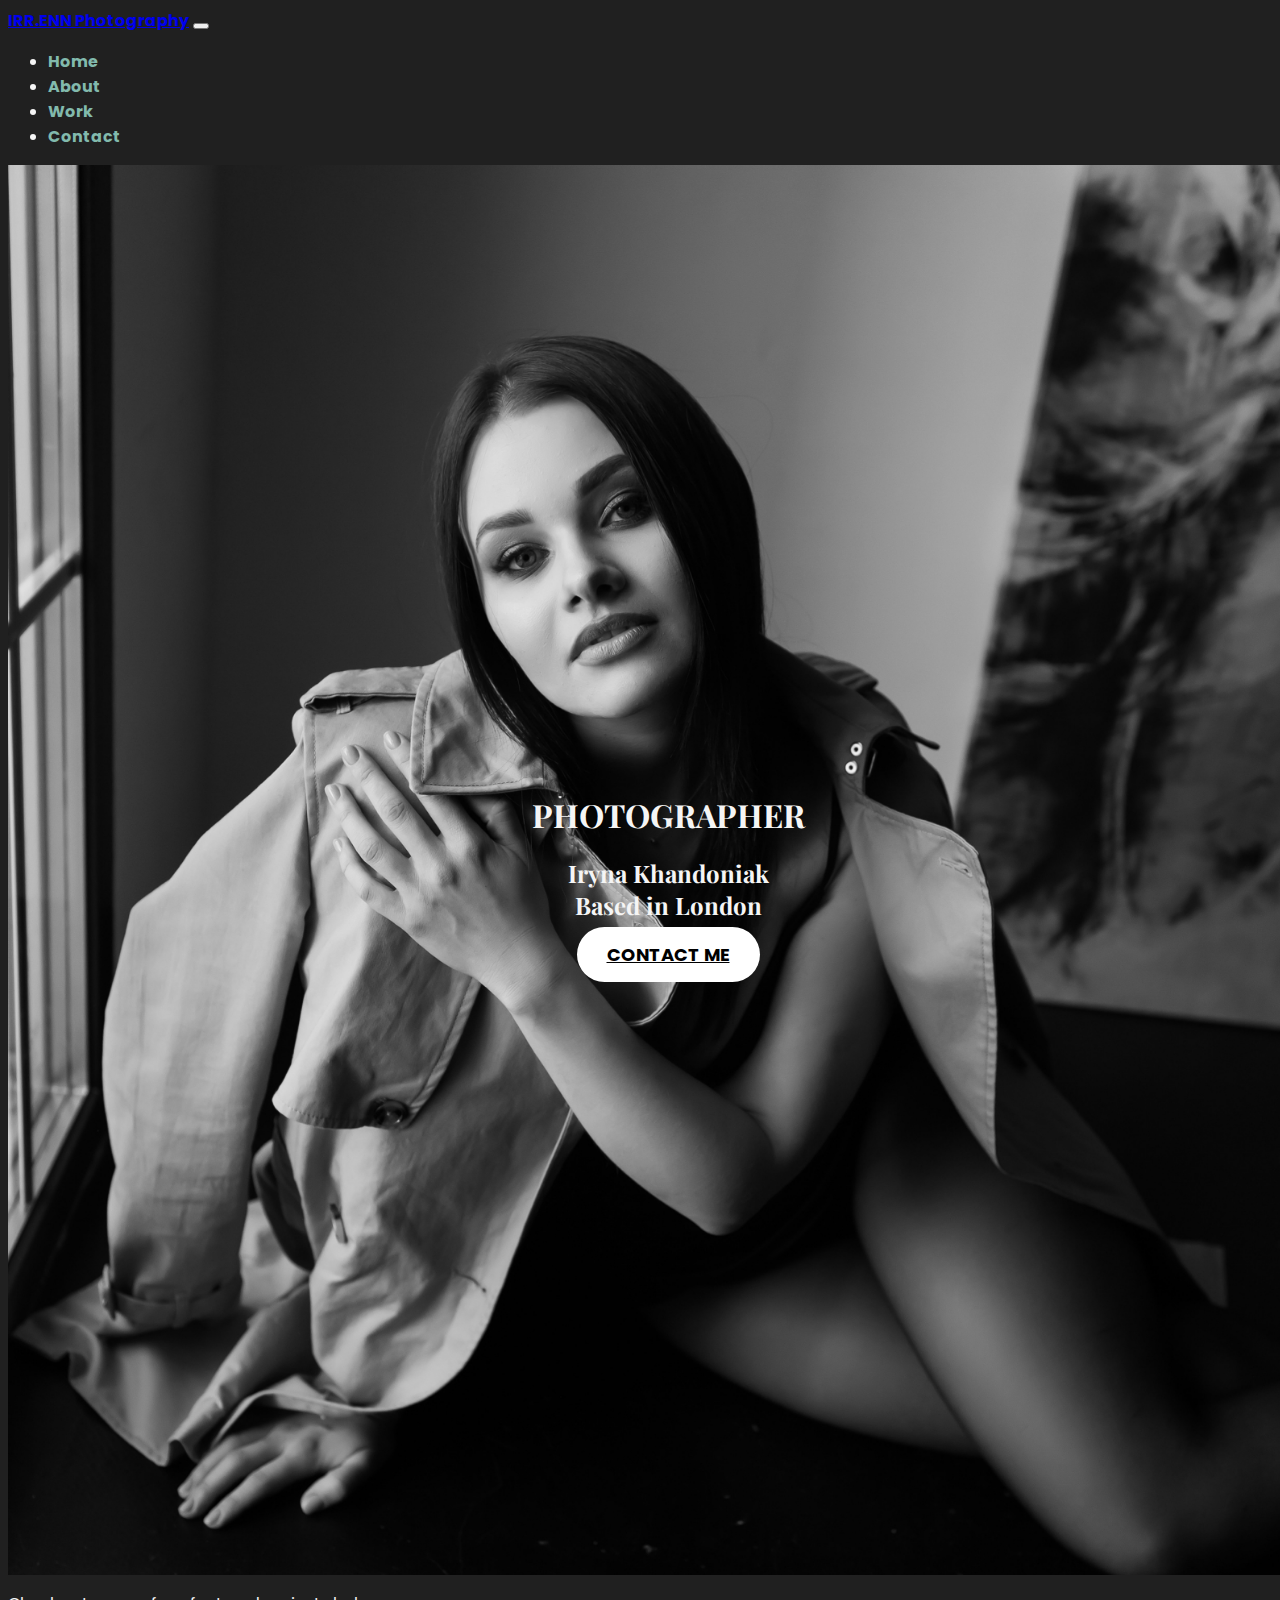
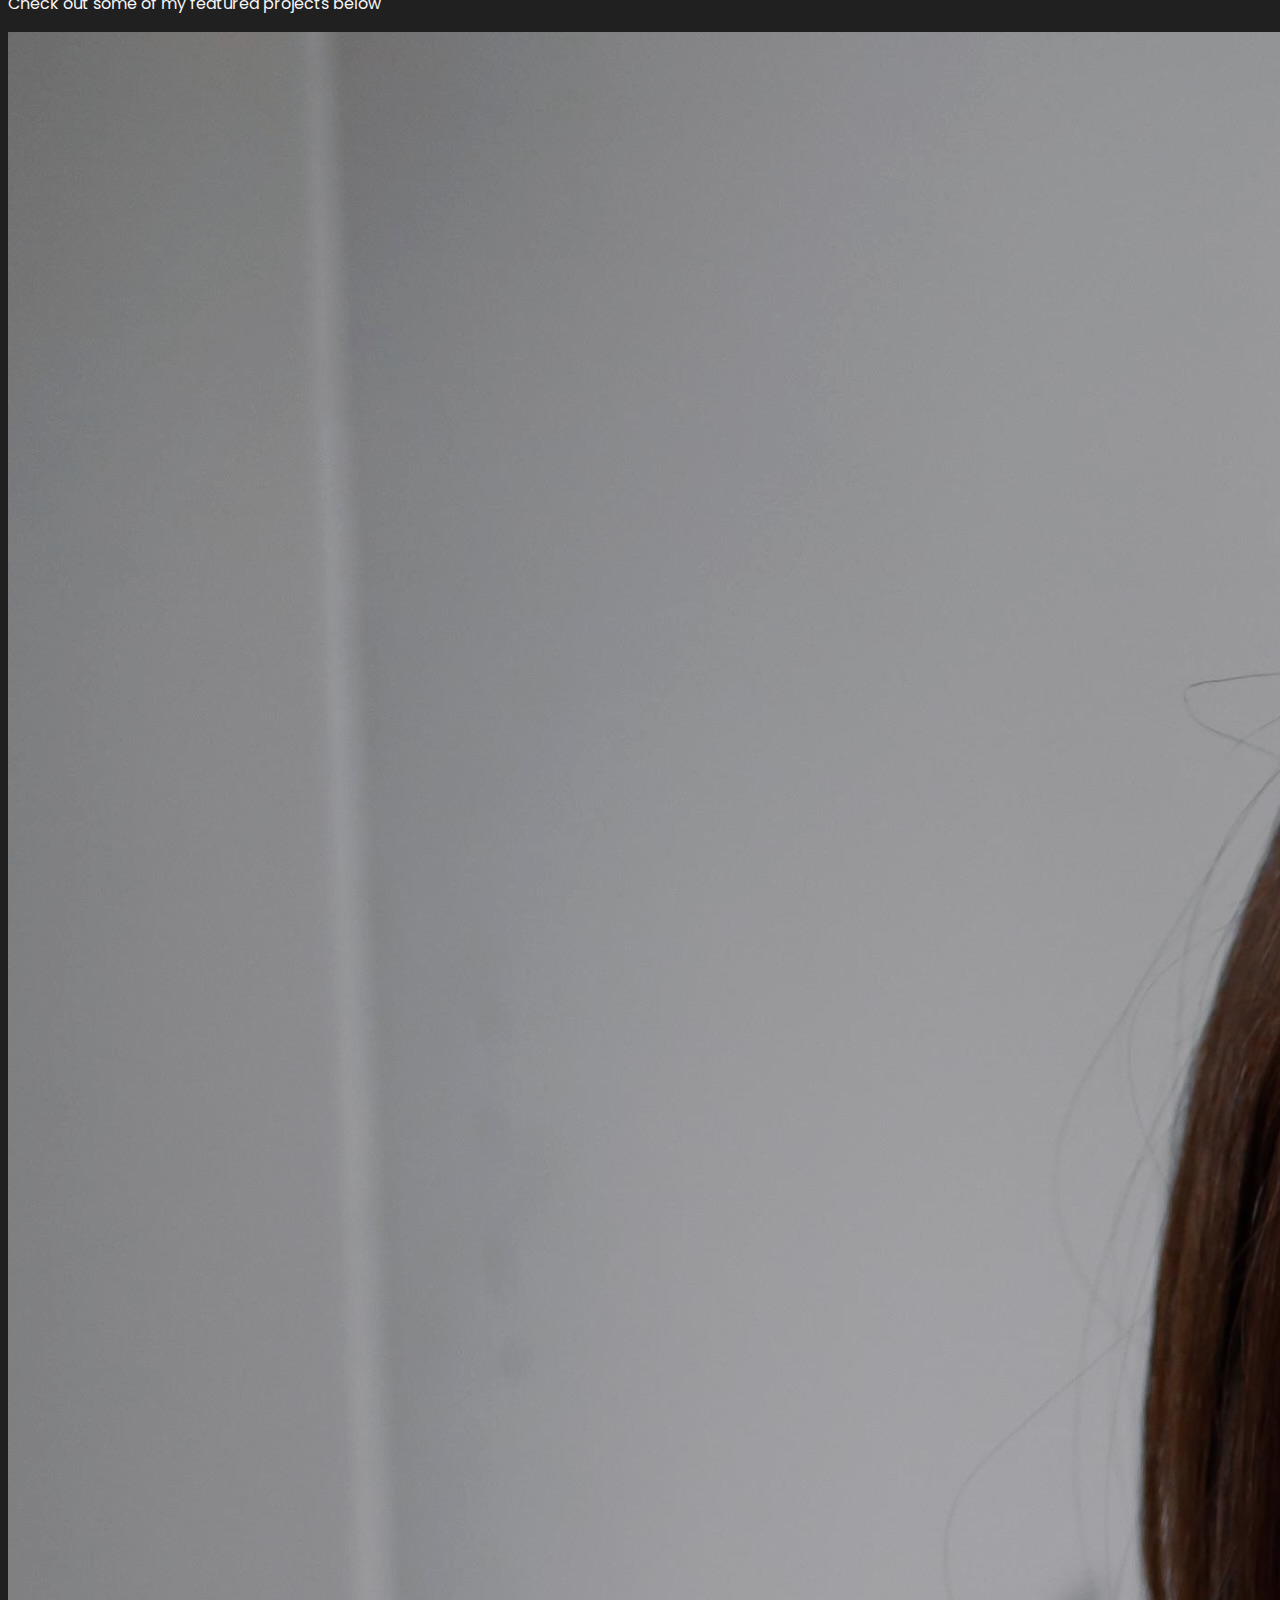
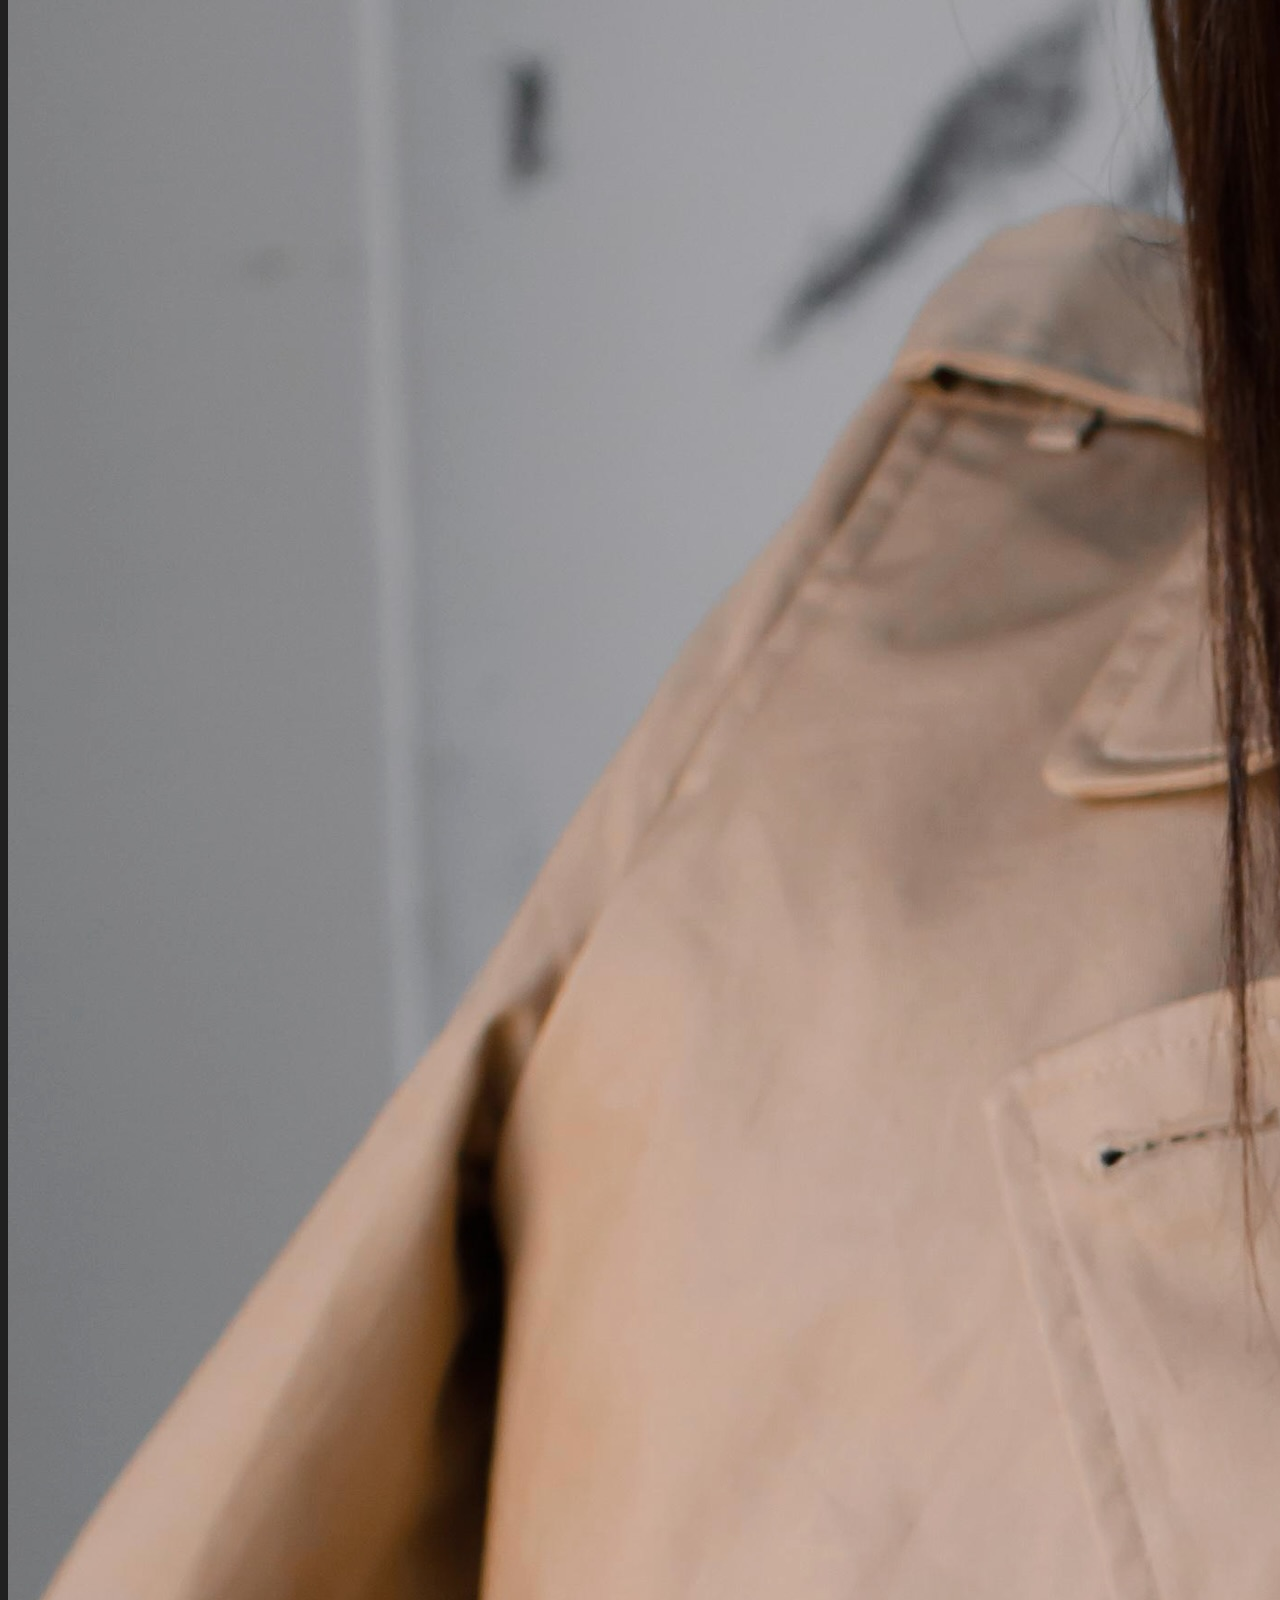
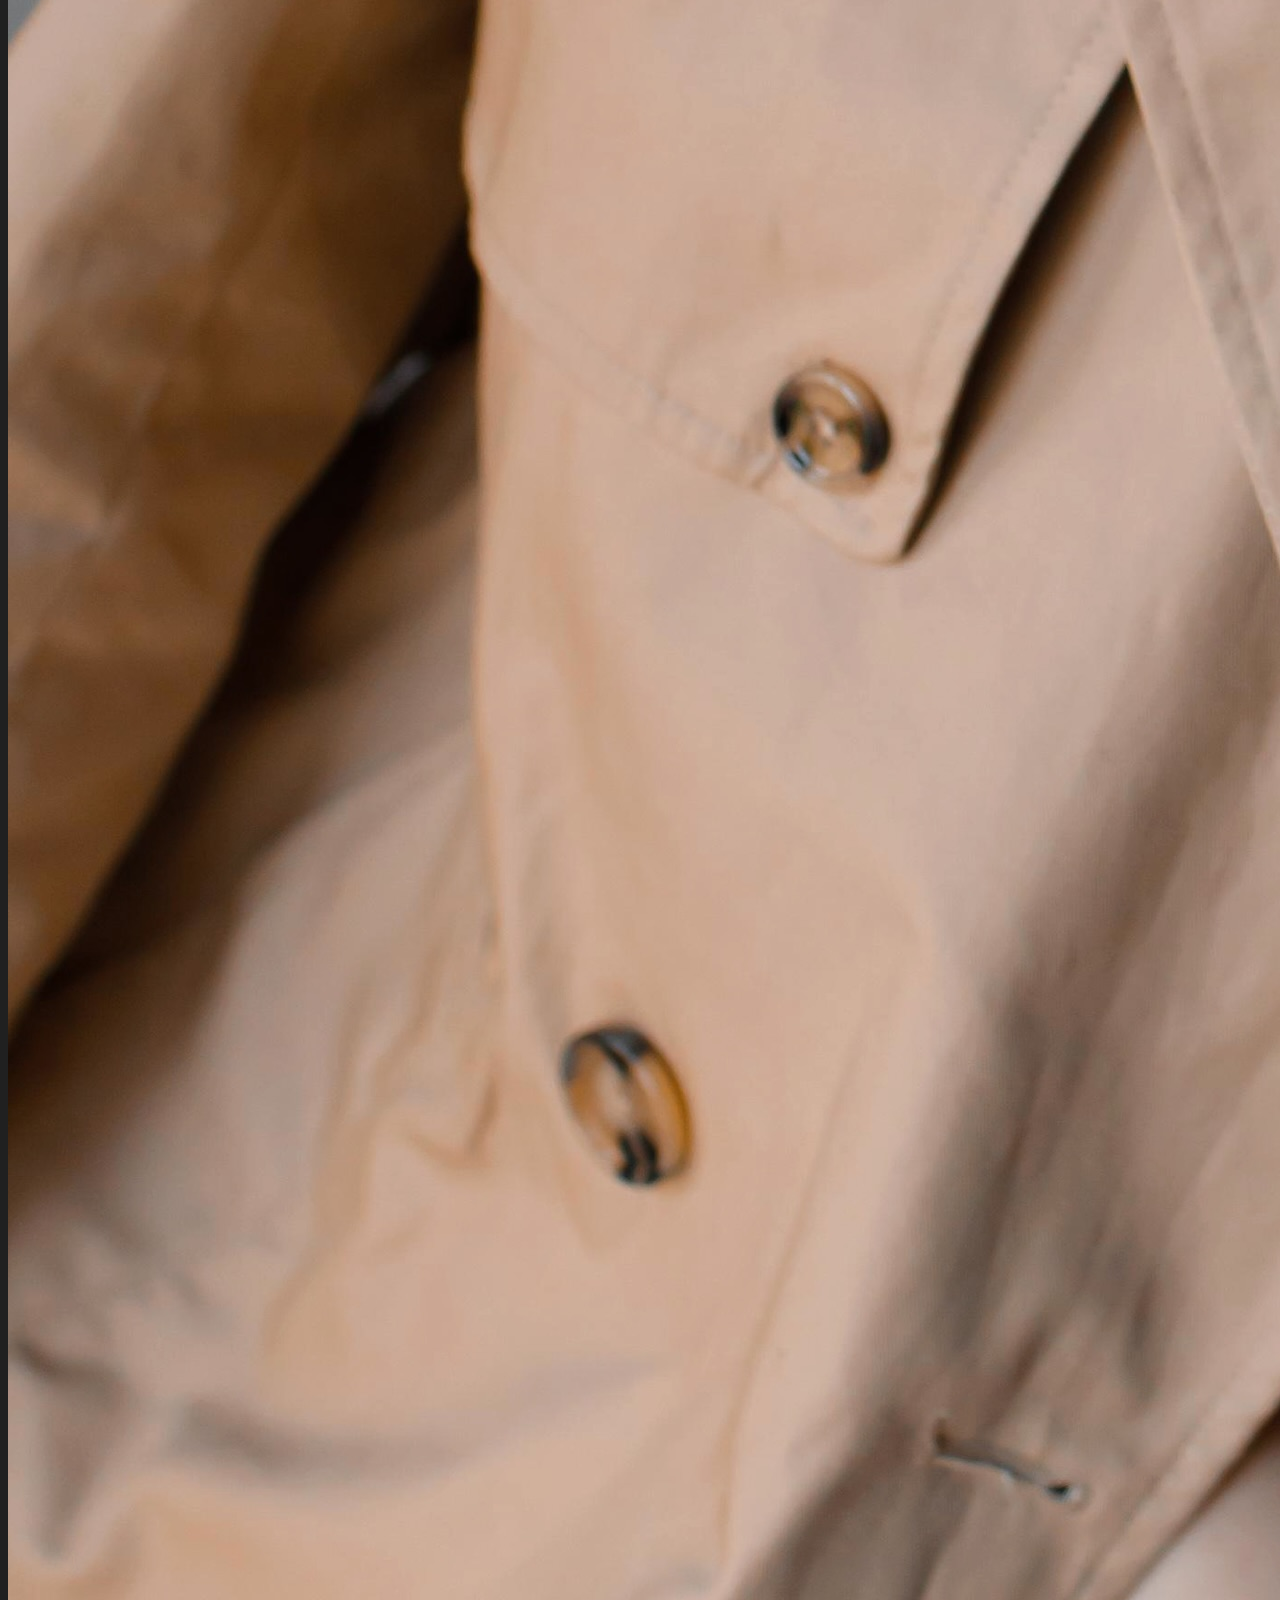
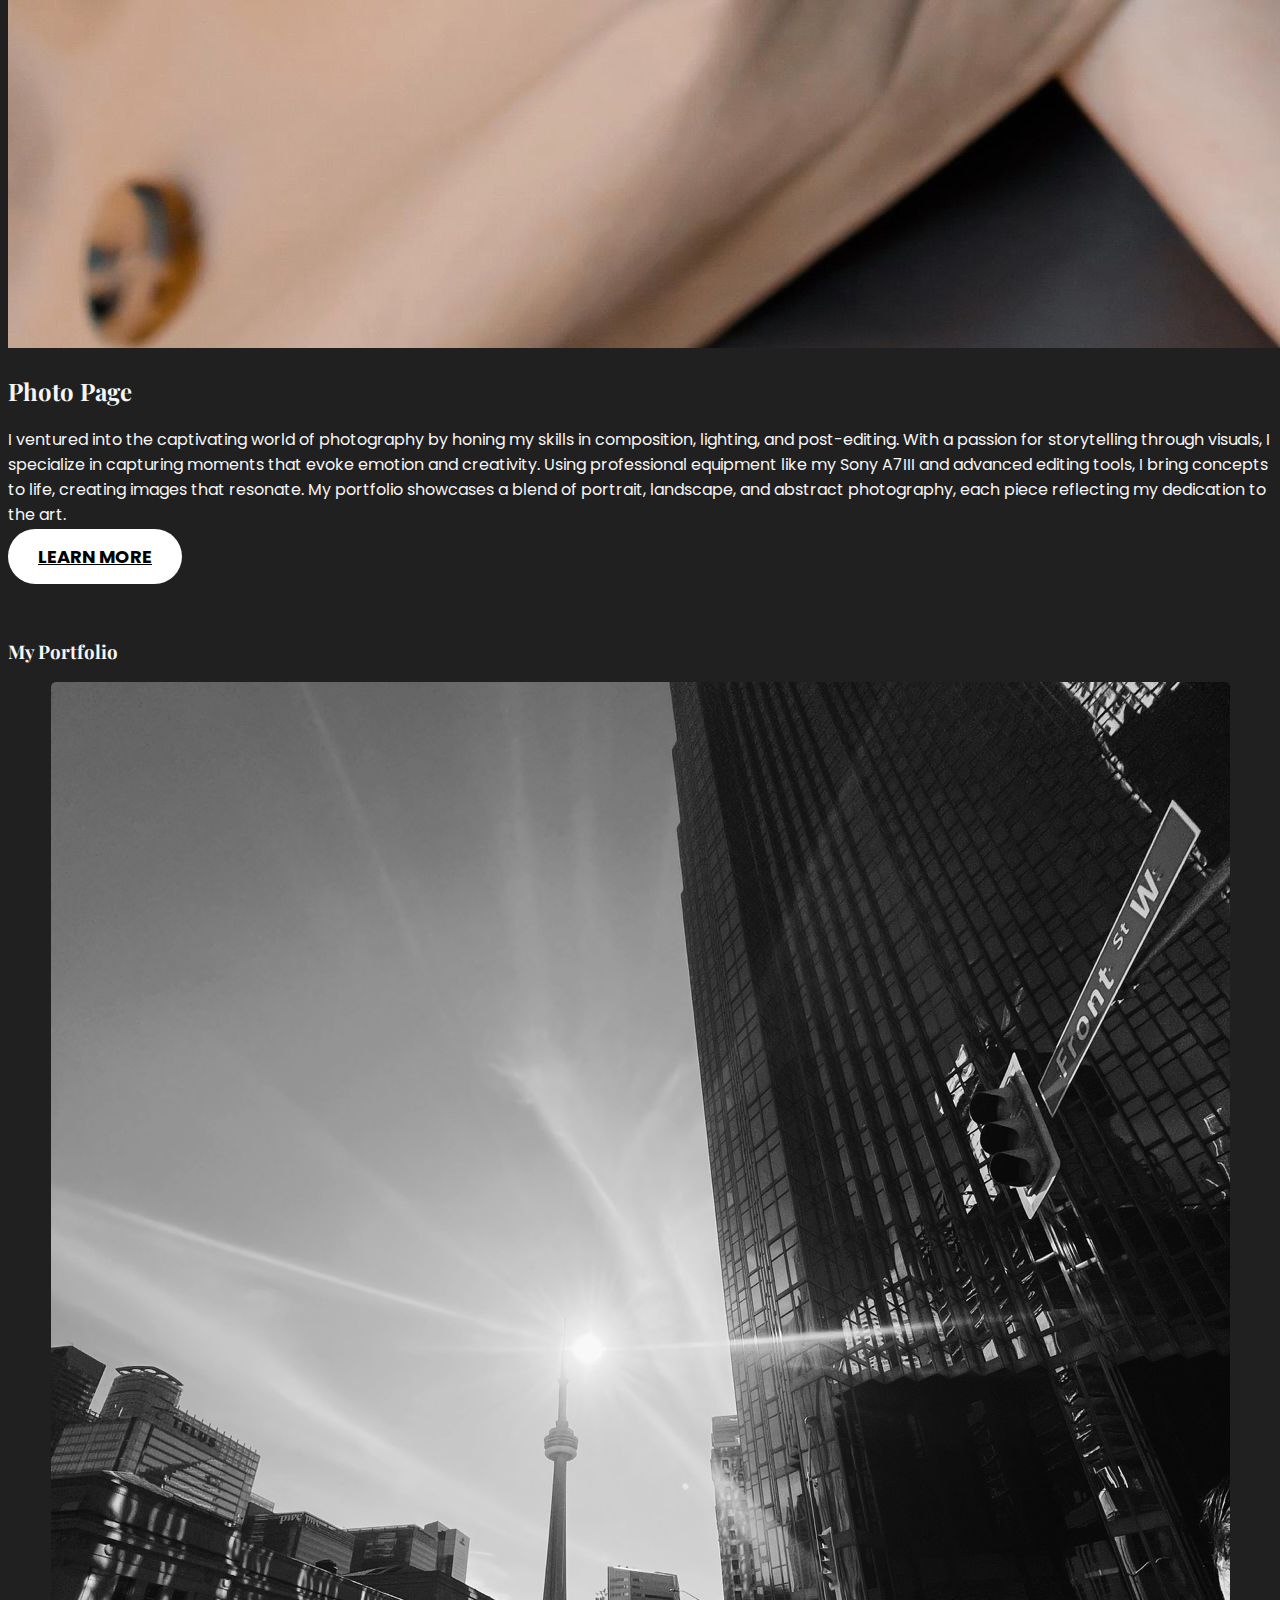
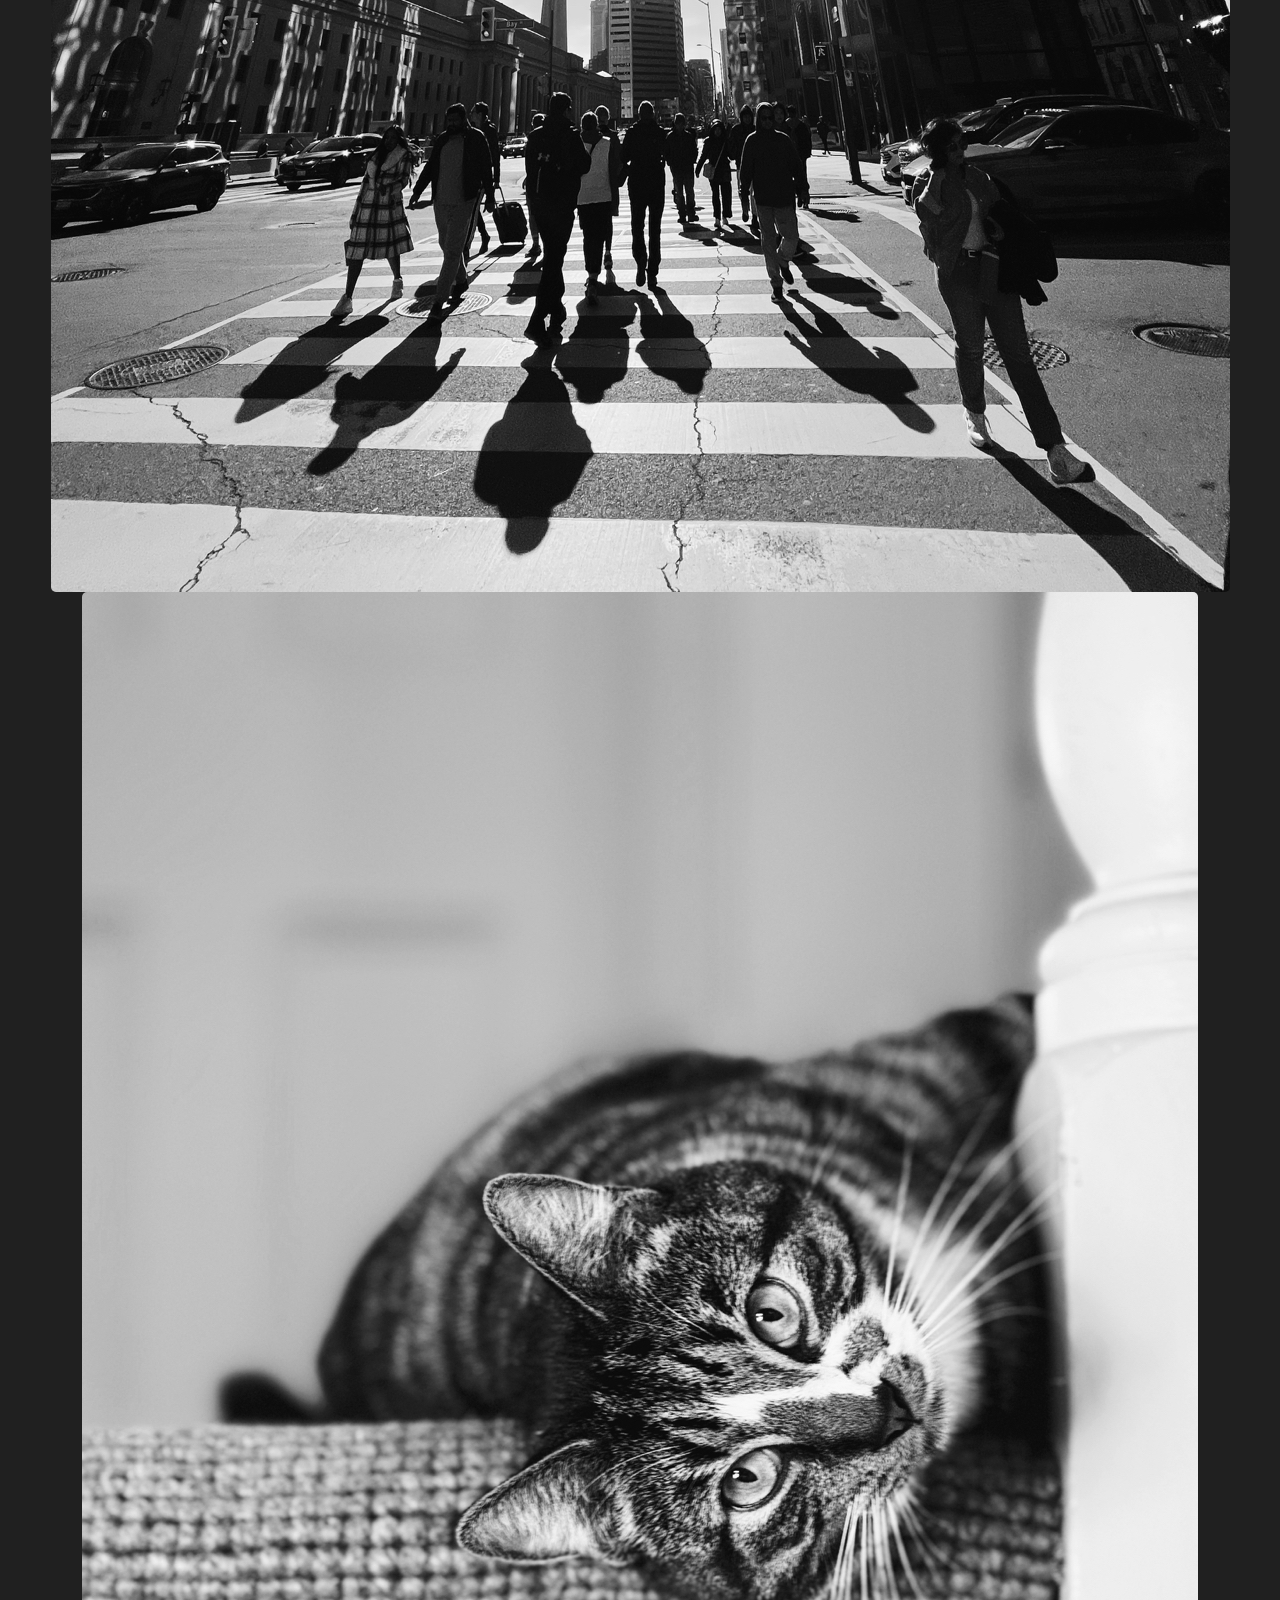
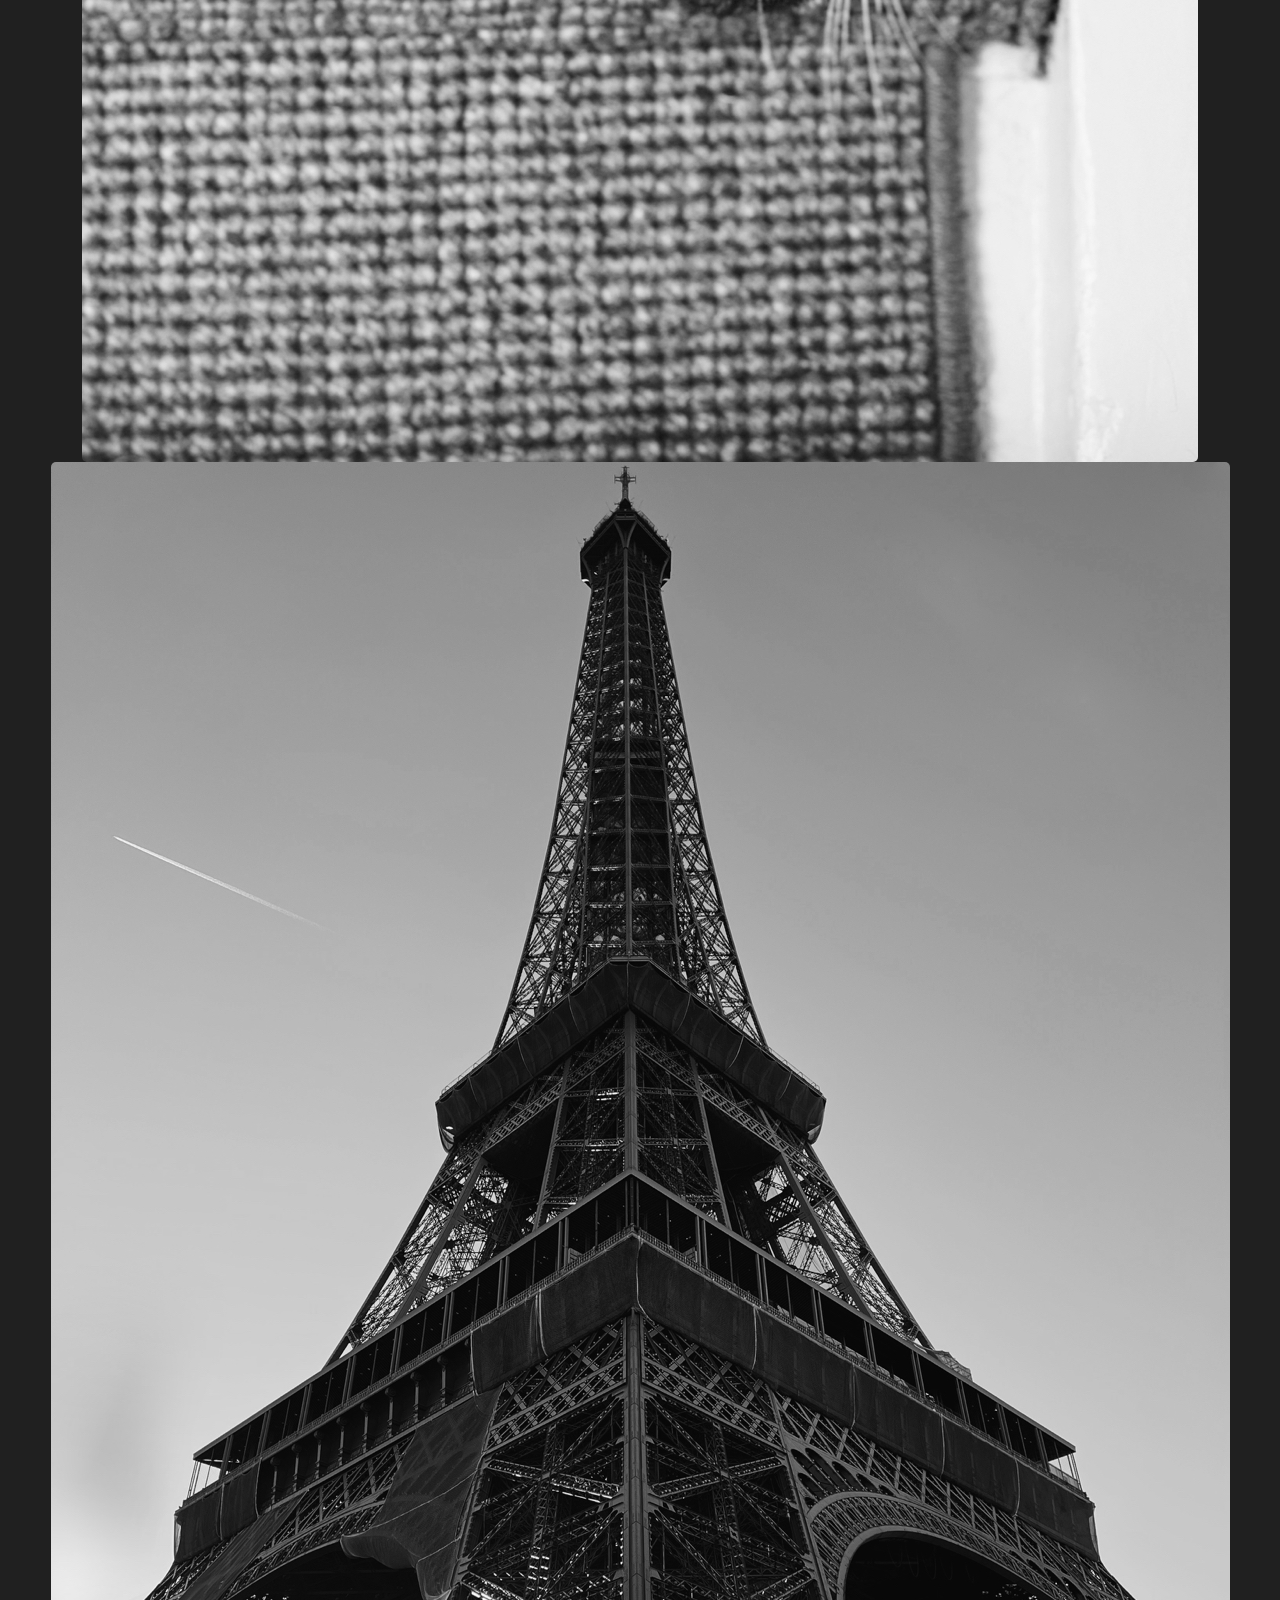
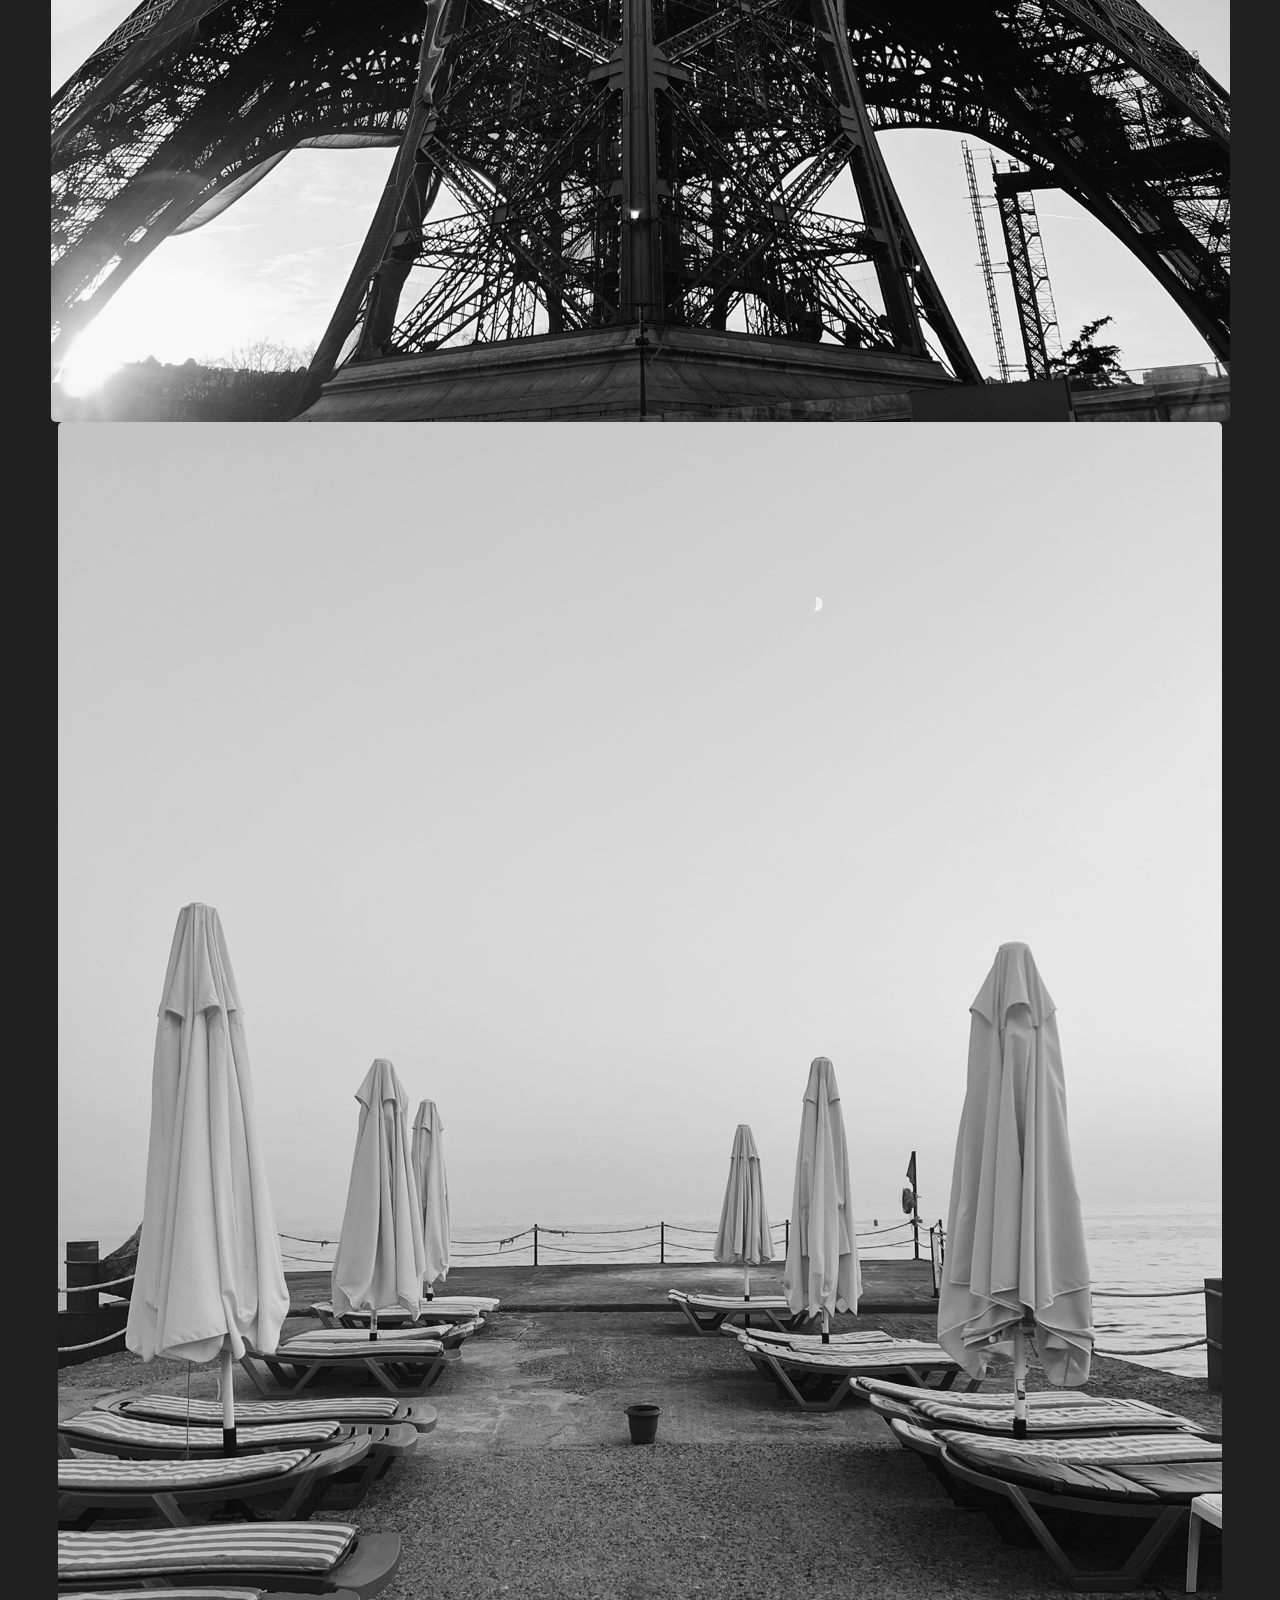
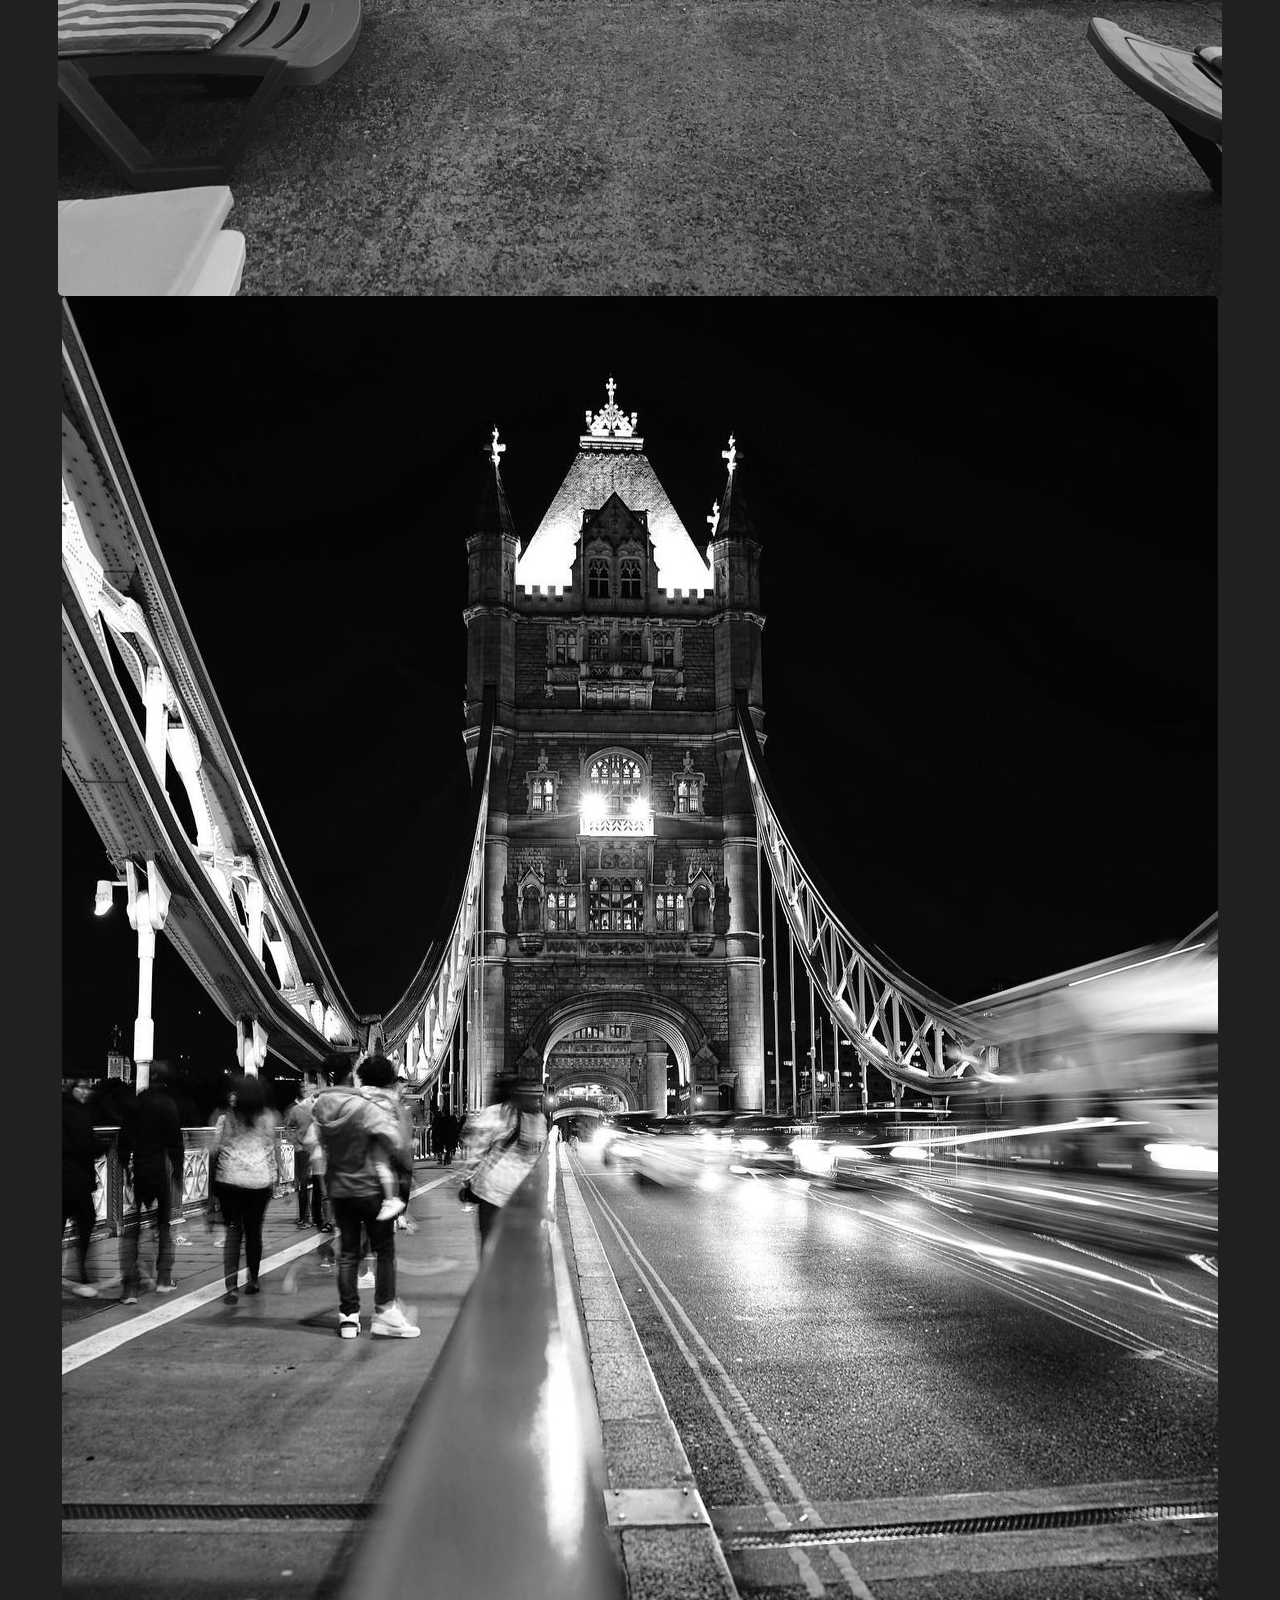
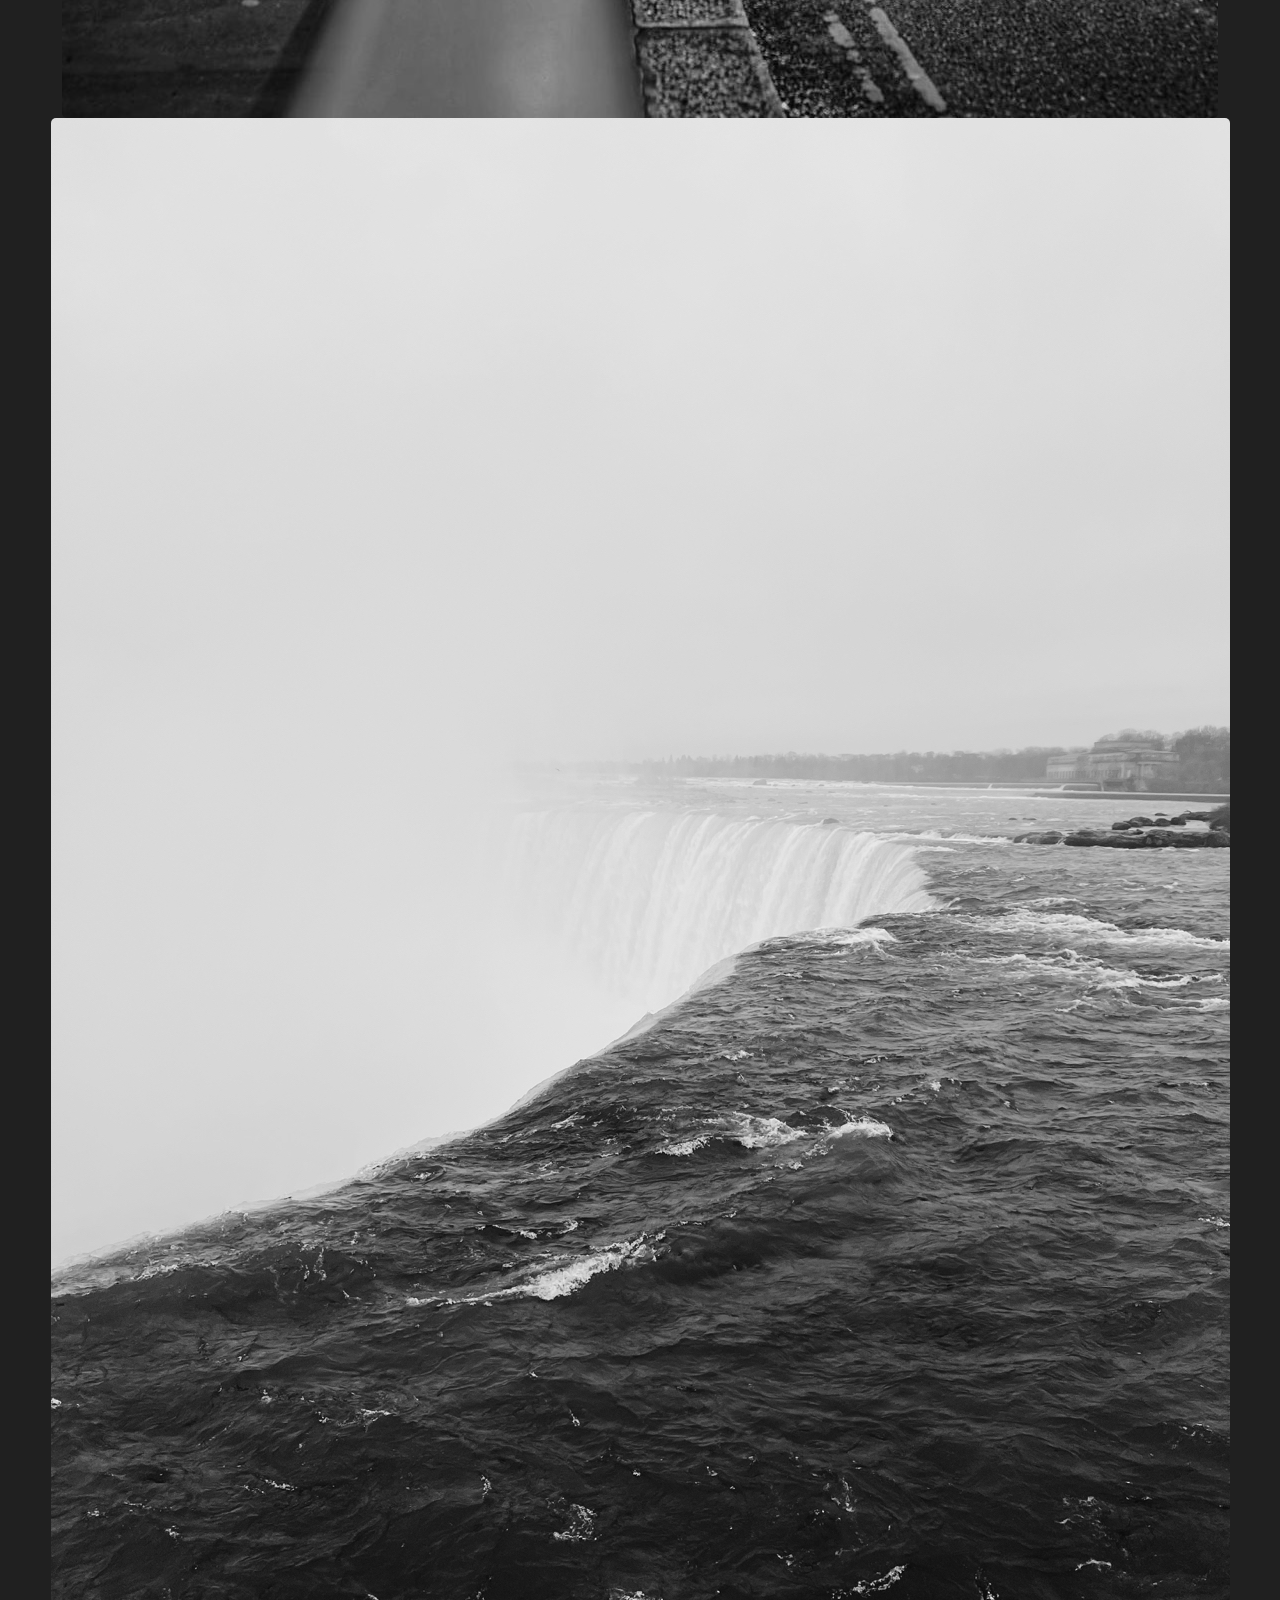
==== index.html @ 8a6935a1 "added picture" ====
<!DOCTYPE html>
<html lang="en">
  <head>
    <meta charset="UTF-8" />
    <meta http-equiv="X-UA-Compatible" content="IE=edge" />
    <meta name="viewport" content="width=device-width, initial-scale=1.0" />
    <meta name="description" content="Iryna is a front-end engineer based in London." />
    <title>Front-end Developer & Photographer - Iryna Khandoniak</title>

    <!-- Bootstrap CSS -->
    <link href="https://cdn.jsdelivr.net/npm/bootstrap@5.0.0-beta2/dist/css/bootstrap.min.css" rel="stylesheet" integrity="sha384-BmbxuPwQa2lc/FVzBcNJ7UAyJxM6wuqIj61tLrc4wSX0szH/Ev+nYRRuWlolflfl" crossorigin="anonymous" />
    <link href="https://fonts.googleapis.com/css2?family=Playfair+Display:wght@700&family=Poppins:wght@500;700&display=swap" rel="stylesheet" />
    <link rel="stylesheet" href="styles/portfolio.css" />

    <!-- Bootstrap Bundle with Popper -->
    <script src="https://cdn.jsdelivr.net/npm/bootstrap@5.0.0-beta2/dist/js/bootstrap.bundle.min.js" integrity="sha384-b5kHyXgcpbZJO/tY9Ul7kGkf1S0CWuKcCD38l8YkeH8z8QjE0GmW1gYU5S9FOnJ0" crossorigin="anonymous"></script>
   <script src="https://cdnjs.cloudflare.com/ajax/libs/font-awesome/6.0.0-beta3/js/all.min.js"
    crossorigin="anonymous"
  ></script>
  
  </head>
  <body>
    <!-- Navbar -->
   
    <nav class="navbar navbar-expand-lg navbar-dark bg-dark fixed-top">
      <div class="container">
        <a class="navbar-brand" href="index.html"><strong>IRR.ENN Photography</strong></a>
        <button class="navbar-toggler" type="button" data-bs-toggle="collapse" data-bs-target="#navbarNav" aria-controls="navbarNav" aria-expanded="false" aria-label="Toggle navigation">
          <span class="navbar-toggler-icon"></span>
        </button>
        <div class="collapse navbar-collapse justify-content-end" id="navbarNav">
          <ul class="navbar-nav">
            <li class="nav-item"><a class="nav-link" href="index.html">Home</a></li>
            <li class="nav-item"><a class="nav-link" href="about.html">About</a></li>
            <li class="nav-item"><a class="nav-link" href="work.html">Work</a></li>
            <li class="nav-item"><a class="nav-link" href="contact.html">Contact</a></li>
          </ul>
        </div>
      </div>
    </nav>
    
    
    <header class="hero hero-background text-center text-white d-flex align-items-center justify-content-center">
      <div>
        <h1 class="display-4">PHOTOGRAPHER</h1>
        <h2 class="mb-4">Iryna Khandoniak <br> Based in London</h2>
        <a href="/contact.html" class="btn btn-primary btn-lg">Contact Me</a>
      </div>
    </header>

    <p class="text-center m-5">
      Check out some of my featured projects below
    </p>
    <div class="container">
      <div class="row mb-5">
        <div class="col d-none d-lg-block">
          <img
            src="images/me1.jpeg"
            class="img-fluid"
            alt="Photo project preview"
          />
        </div>
        <div class="col">
          <div class="project-desciption">
            <h2 class="mb-5">Photo Page</h2>
            <p class="mb-5 text-muted">
              I ventured into the captivating world of photography by honing my skills in composition, lighting, and post-editing. With a passion for storytelling through visuals, I specialize in capturing moments that evoke emotion and creativity. Using professional equipment like my Sony A7III and advanced editing tools, I bring concepts to life, creating images that resonate. My portfolio showcases a blend of portrait, landscape, and abstract photography, each piece reflecting my dedication to the art.
             
            </p>
            <a href="/work.html" class="btn btn-branding-outline">
              Learn more
            </a>
          </div>
        </div>
      </div>
      <section id="portfolio" class="portfolio-section py-5">
        <div class="container">
      
          <h3 class="text-center mb-5">My Portfolio</h3>
          <div class="row">
            <!-- Portfolio Item 1 -->
            <div class="col-md-4 mb-4">
              <div class="portfolio-item">
                <img src="images/toronto.jpeg" class="img-fluid" alt="Portfolio Item 1" />
               
              </div>
            </div>
      
            <!-- Portfolio Item 2 -->
            <div class="col-md-4 mb-4">
              <div class="portfolio-item">
                <img src="images/tom.jpeg" class="img-fluid" alt="Portfolio Item 2" />
               
              </div>
            </div>
      
            <!-- Portfolio Item 3 -->
            <div class="col-md-4 mb-4">
              <div class="portfolio-item">
                <img src="images/paris.jpeg" class="img-fluid" alt="Portfolio Item 3" />
                
              </div>
            </div>
            
            <!-- Portfolio Item 3 -->
            <div class="col-md-4 mb-4">
              <div class="portfolio-item">
                <img src="images/turkey.jpeg" class="img-fluid" alt="Portfolio Item 3" />
                
              </div>
            </div>

            <!-- Portfolio Item 3 -->
            <div class="col-md-4 mb-4">
              <div class="portfolio-item">
                <img src="images/bridge.jpeg" class="img-fluid" alt="Portfolio Item 3" />
                
              </div>
            </div>

            <!-- Portfolio Item 3 -->
            <div class="col-md-4 mb-4">
              <div class="portfolio-item">
                <img src="images/niagara.jpeg" class="img-fluid" alt="Portfolio Item 3" />
                
              </div>
            </div>
             <!-- Portfolio Item 3 -->
             <div class="col-md-4 mb-4">
              <div class="portfolio-item">
                <img src="images/queensstairs.jpeg" class="img-fluid" alt="Portfolio Item 3" />
                
              </div>
            </div>
             <!-- Portfolio Item 3 -->
             <div class="col-md-4 mb-4">
              <div class="portfolio-item">
                <img src="images/christmas.jpeg" class="img-fluid" alt="Portfolio Item 3" />
                
              </div>
            </div>
             <!-- Portfolio Item 3 -->
             <div class="col-md-4 mb-4">
              <div class="portfolio-item">
                <img src="images/mountain.jpeg" class="img-fluid" alt="Portfolio Item 3" />
                
              </div>
            </div>
            <div class="col-md-4 mb-4">
              <div class="portfolio-item">
                <img src="images/shard3.jpeg" class="img-fluid" alt="Portfolio Item 3" />
                
              </div>
            </div>
            <div class="col-md-4 mb-4">
              <div class="portfolio-item">
                <img src="images/mora.jpeg" class="img-fluid" alt="Portfolio Item 3" />
                
              </div>
            </div>
            <div class="col-md-4 mb-4">
              <div class="portfolio-item">
                <img src="images/photome.jpeg" class="img-fluid" alt="Portfolio Item 3" />
                
              </div>
            </div>
            <div class="col-md-4 mb-4">
              <div class="portfolio-item">
                <img src="images/shard2.jpeg" class="img-fluid" alt="Portfolio Item 9" />   
          </div>
          </div>
          <div class="col-md-4 mb-4">
            <div class="portfolio-item">
              <img src="images/shard1.jpeg" class="img-fluid" alt="Portfolio Item 9" />   
        </div>
        </div>
        <div class="col-md-4 mb-4">
          <div class="portfolio-item">
            <img src="images/bird.jpeg" class="img-fluid" alt="Portfolio Item 9" />   
      </div>
      </div>
      <div class="col-md-4 mb-4">
        <div class="portfolio-item">
          <img src="images/julian5.jpeg" class="img-fluid" alt="Portfolio Item 9" />   
    </div>
    </div>
    <div class="col-md-4 mb-4">
      <div class="portfolio-item">
        <img src="images/julian4.jpeg" class="img-fluid" alt="Portfolio Item 9" />   
  </div>
  </div>
  <div class="col-md-4 mb-4">
    <div class="portfolio-item">
      <img src="images/julian3.jpeg" class="img-fluid" alt="Portfolio Item 9" />   
</div>
</div>
            <!-- Add more portfolio items as needed -->
          </div>
        </div>
      </section>
      
      <footer class="footer bg-dark text-white">
        <div class="container-fluid d-flex justify-content-between align-items-center py-3">
          <!-- Left: Brand -->
          <h3 class="footer-logo mb-0">IRR.ENN Photography</h3>
      
          <!-- Center: Social Media Links -->
          <div class="social-links">
            <a href="https://github.com/IrynaKhandoniak" target="_blank" class="text-white me-3" title="GitHub"><i class="fab fa-github"></i></a>
            <a href="https://www.instagram.com/irakhnk" target="_blank" class="text-white me-3" title="Instagram"><i class="fab fa-instagram"></i></a>
            <a href="https://www.linkedin.com/in/irynakhandoniak/" target="_blank" class="text-white" title="LinkedIn"><i class="fab fa-linkedin"></i></a>
          </div>
      
          <!-- Right: Copyright -->
          <p class="mb-0">&copy; 2024 IRR.ENN Photography. All rights reserved.</p>
        </div>
      </footer>
      
      <!-- Bootstrap Bundle with Popper -->
      <script src="https://cdn.jsdelivr.net/npm/bootstrap@5.0.0-beta2/dist/js/bootstrap.bundle.min.js"></script>
    </body>
  </html>
---- styles/portfolio.css ----
:root {
    --background-color: #202020;
    --text-color: whitesmoke;
    --accent-color: #82BAAD;
    --button-background: #FFFFFF;
    --button-text-color: #000000;
    --heading-font-family: "Playfair Display", serif;
    --default-font-family: "Poppins", sans-serif;
  }
  
  body {
    background-color: var(--background-color);
    color: var(--text-color);
    font-family: var(--default-font-family);
  }
  
  h1, h2, h3, h4, h5, h6 {
    color: var(--text-color);
    font-family: var(--heading-font-family);
    font-weight: bold;
  }
  
  .hero {
    text-align: center;
    padding: 80px 20px;
    
  }

  .hero p, .hero h1, .hero h2 {
    color: var(--text-color);
  }
  
  .btn {
    background-color: var(--button-background);
    color: var(--button-text-color);
    border-radius: 30px;
    padding: 15px 30px;
    font-size: 18px;
    font-weight: bold;
    text-transform: uppercase;
  }
  
  .btn:hover {
    background-color: var(--text-color);
    color: #82BAAD;
  }
  
  nav ul li a {
    color: var(--accent-color);
    text-decoration: none;
    font-weight: bold;
  }
  
  nav ul li a:hover {
    color: var(--text-color);
    color: #82BAAD;
  }
  
  .hero-background {
    background-image: url('../images/me.JPG'); /* Ensure this is the correct path */
    background-color: whitesmoke; /* Fallback color */
    background-size: cover; /* Ensures the image covers the entire section */
    background-position: center center; /* Centers the image both vertically and horizontally */
    background-repeat: no-repeat; /* Prevents the image from repeating */
    width: 100vw; /* Makes the hero section span the full viewport width */
    height: calc(150vh - 100px);
    color: #fff;

    display: flex;
    align-items: center;
    justify-content: center;
    text-align: center;
    overflow: hidden; /* Ensures no scrollbars if the image overflows */
  }
  .portfolio-section {
    background-color: #202020;; /* Light background for contrast */
    padding-top: 50px;
    padding-bottom: 50px;
  }
  
  .portfolio-section h2 {
    font-family: 'Playfair Display', serif;
    font-weight: 700;
    color: #333;
  }
  
  .portfolio-item {
    text-align: center;
  }
  
  .portfolio-item img {
    border-radius: 5px;
    transition: transform 0.3s ease;
  }
  
  .portfolio-item img:hover {
    transform: scale(1.05); /* Slight zoom on hover */
  }
  
  .portfolio-item h3 {
    margin-top: 15px;
    font-size: 1.25rem;
    color: #333;
  }
  
  .portfolio-item p {
    color: #666;
  }
  .portfolio-item {
    display: flex;
    justify-content: center;
    align-items: center;
    position: relative;
    height: 100%; /* Adjust to your needs */
  }
  
  .contact-btn {
    padding: 10px 20px;
    background-color: #82BAAD; /* Blue color or any color you want */
    color: white;
    border: none;
    border-radius: 5px;
    font-size: 16px;
    cursor: pointer;
    text-align: center;
  }
  
  .contact-box {
    display: flex;
    justify-content: center; /* Center the button horizontally */
    align-items: center;     /* Center the button vertically if needed */
    width: 100%;             /* Ensure it takes up the full width of the footer */
    margin-top: 20px;        /* Optional: add some spacing between content above */
  }
  
  .contact-box a {
    margin: 0; /* Ensure there's no margin added around the button */
  }
  
  .footer {
    width: 100%; /* Ensures the footer spans the full width of the page */
    position: relative;
    left: 0; /* Aligns the footer with the left edge */
    bottom: 0; /* Aligns the footer with the bottom */
    background-color: #202020; /* Ensures the footer background matches the page */
    text-align: center; /* Centers text and content */
    padding: 20px 0; /* Adds vertical padding */
  }
  
  .footer .d-flex {
    margin: 0 auto; /* Centers the flex container */
    padding: 0 15px; /* Adds internal padding */
    justify-content: center; /* Centers the flex items horizontally */
    align-items: center; /* Aligns flex items vertically */
    flex-wrap: wrap; /* Ensures items wrap on smaller screens */
  }
  
  .footer-logo {
    font-family: "Playfair Display", serif;
    font-weight: bold;
    font-size: 1.25rem;
    margin-bottom: 10px; /* Adds spacing for responsiveness */
  }
  
  .social-links {
    margin-bottom: 10px; /* Adds spacing for responsiveness */
  }
  
  .social-links i {
    font-size: 1.5rem;
    margin: 0 10px; /* Adds horizontal spacing between icons */
    transition: color 0.3s ease;
  }
  
  .social-links a:hover i {
    color: #82BAAD; /* Matches the accent color for hover */
  }
  
  .footer p {
    font-size: 0.875rem; /* Smaller font for copyright */
    color: #aaaaaa; /* Muted color for contrast */
    margin: 0; /* Removes default margin */
  }
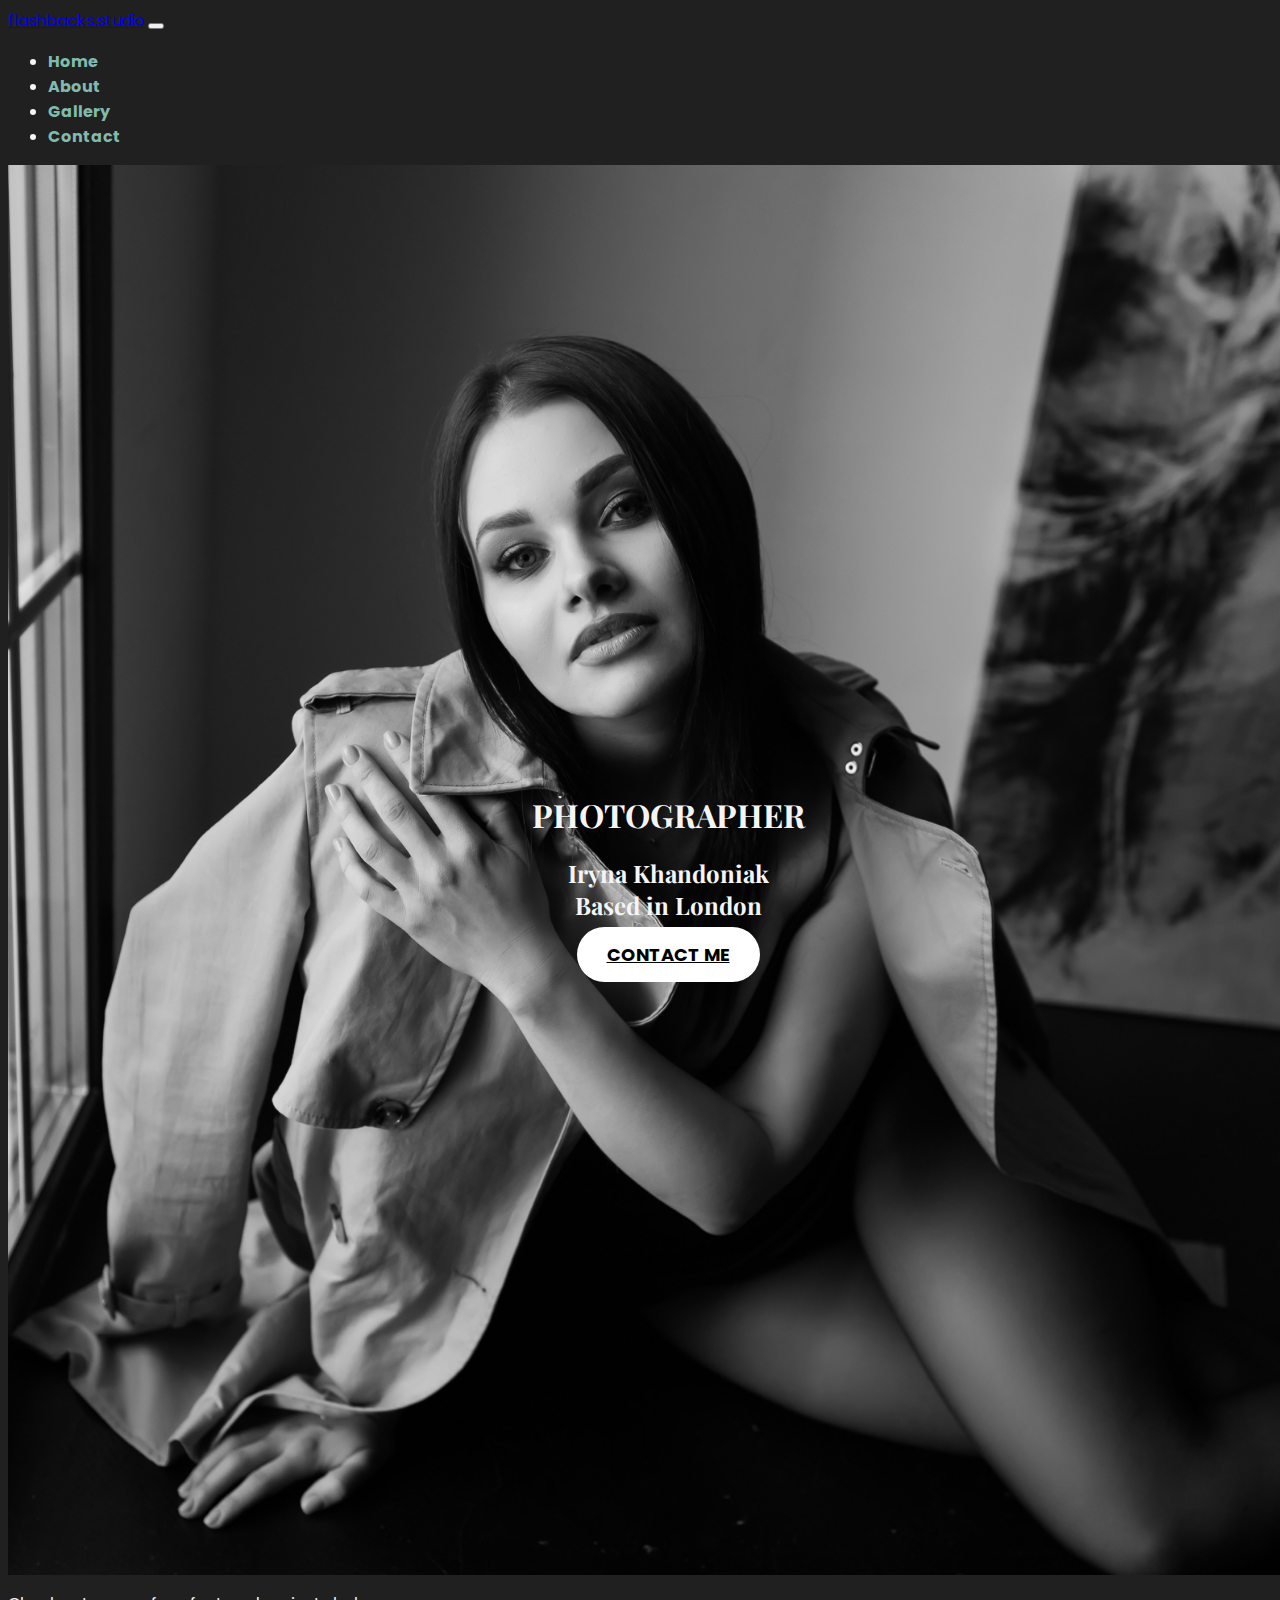
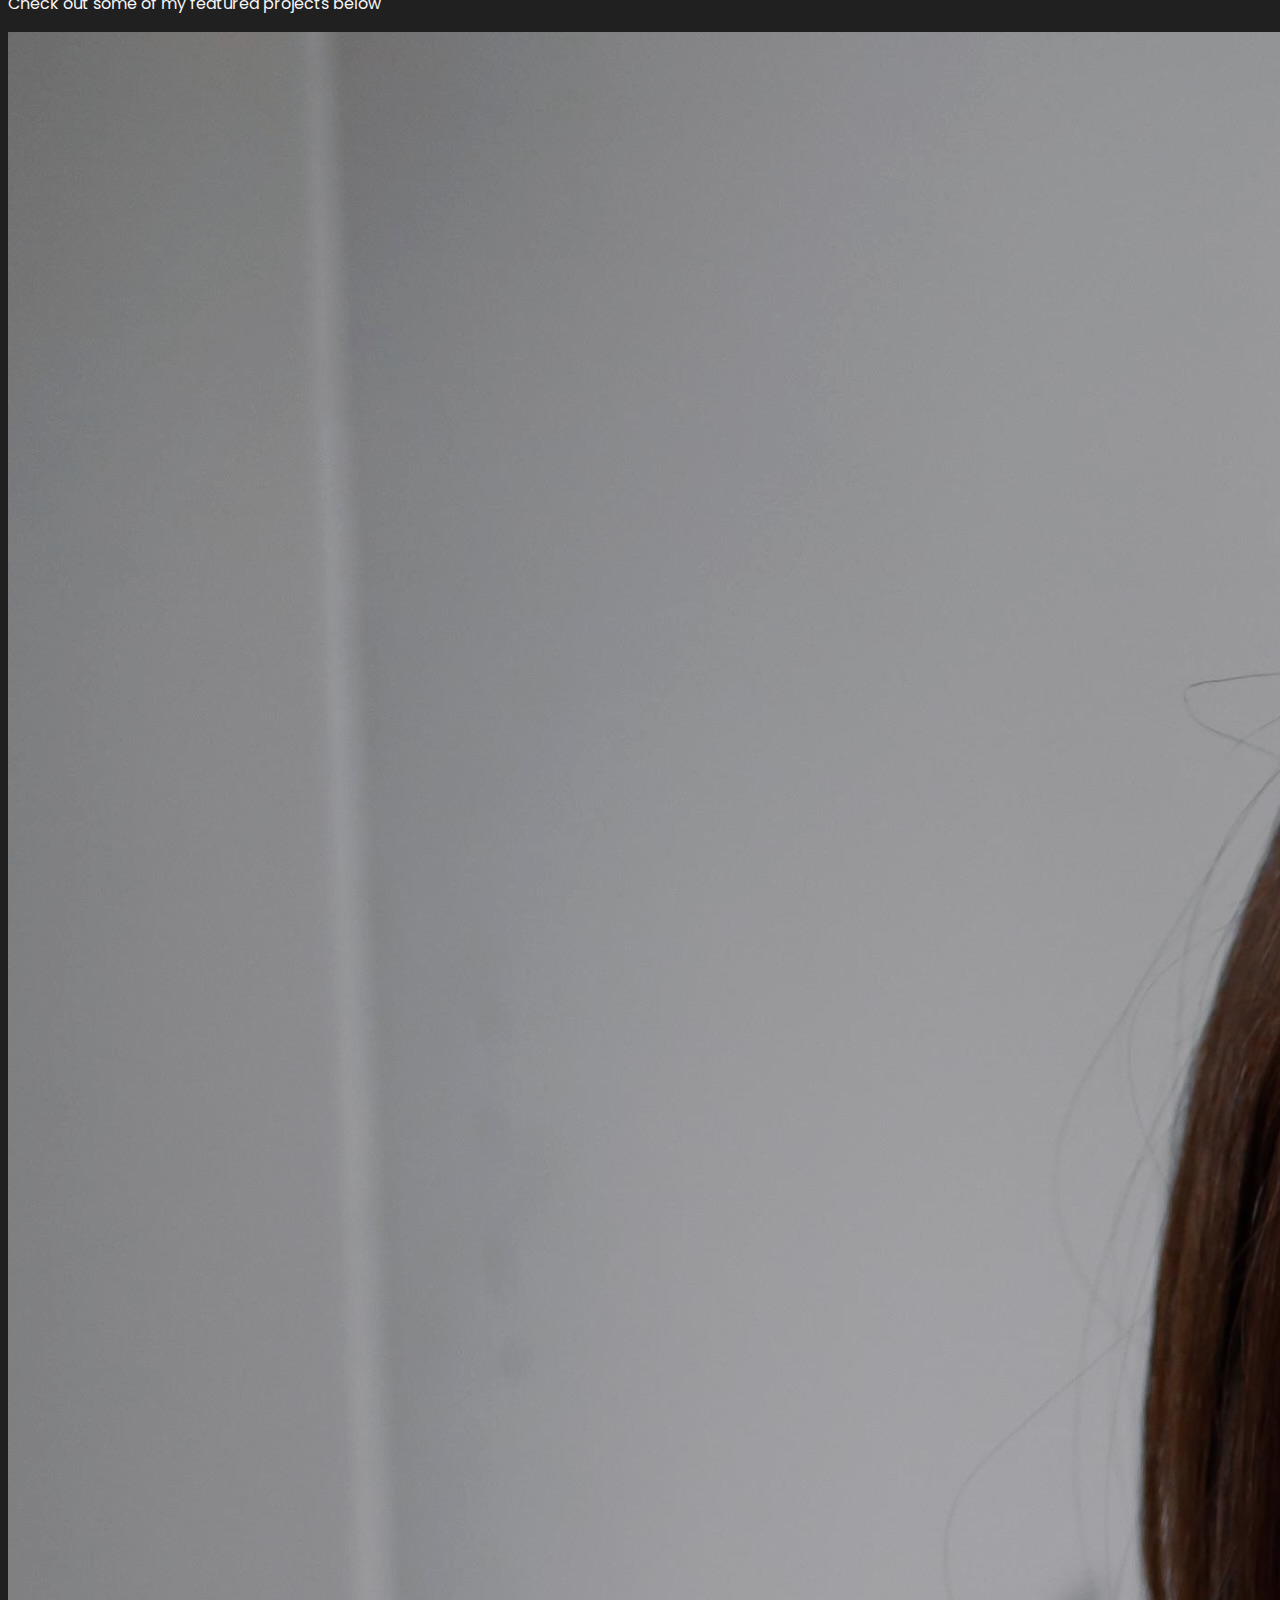
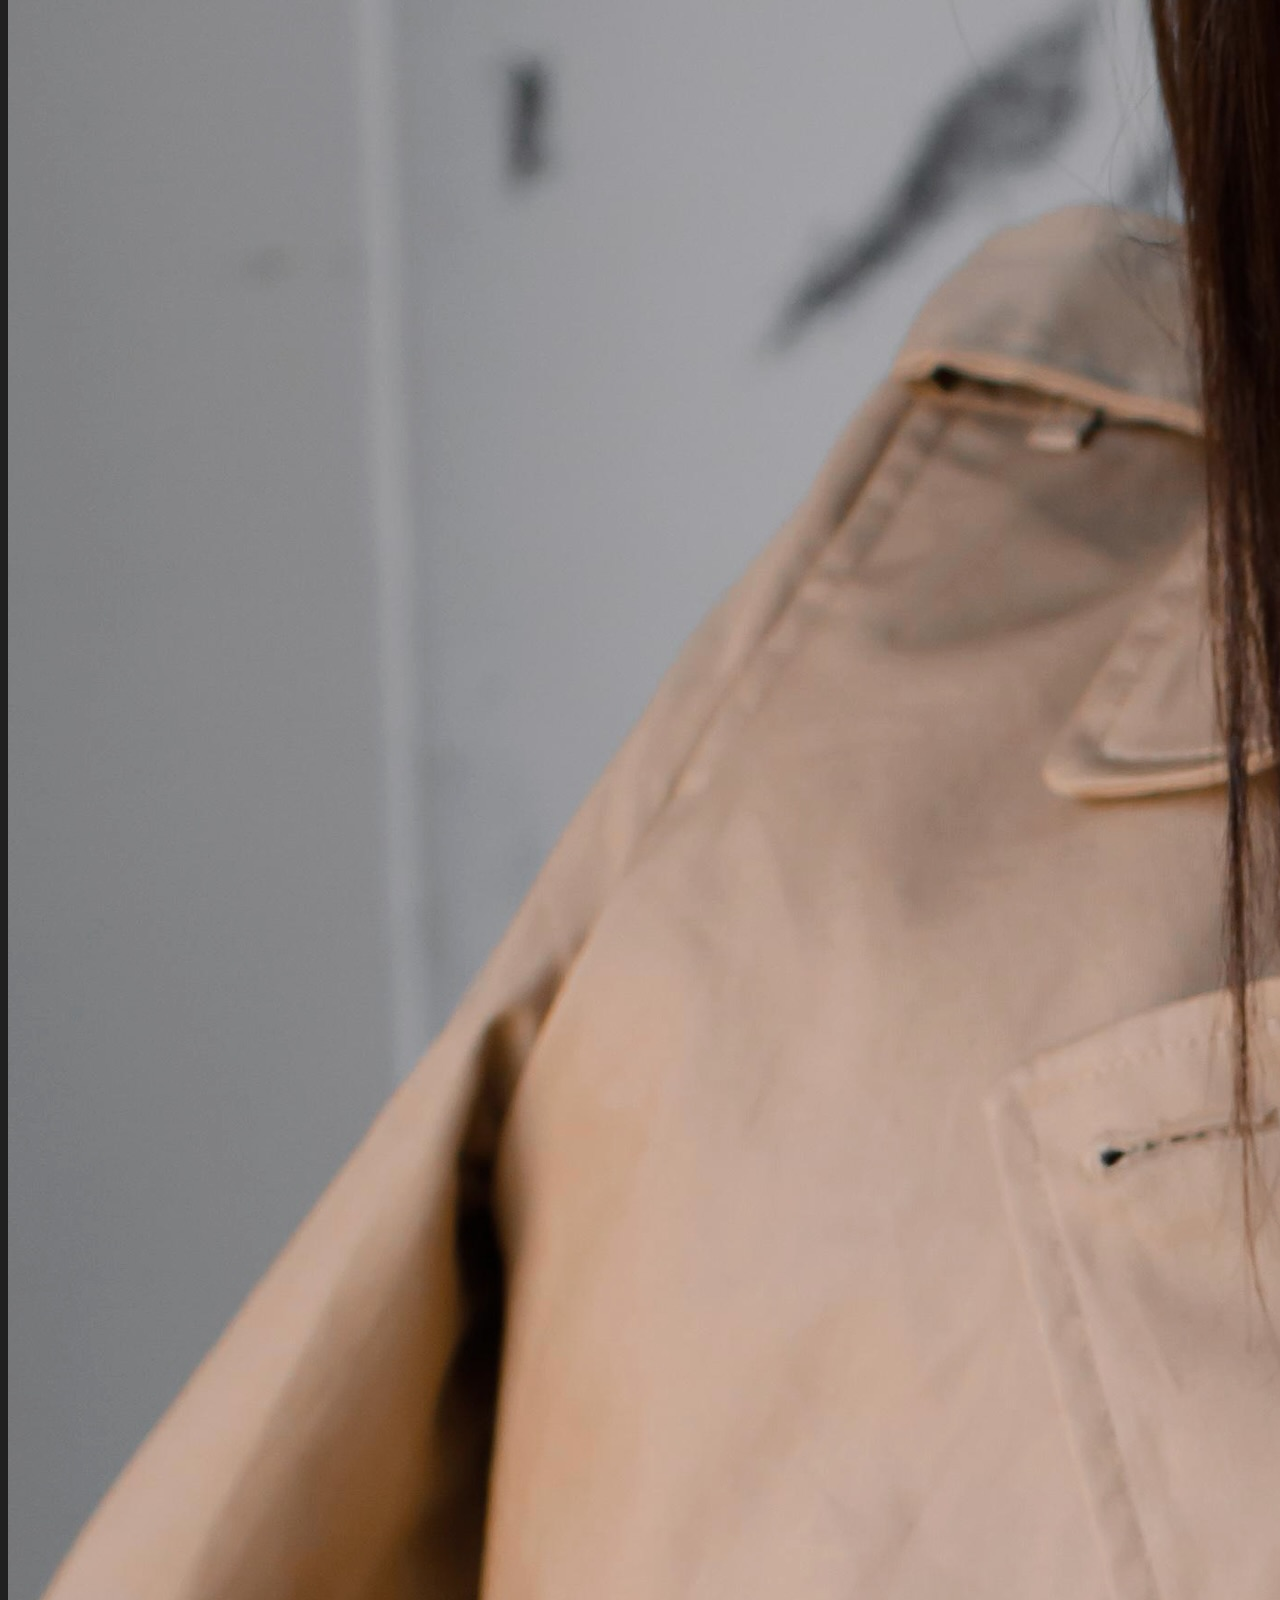
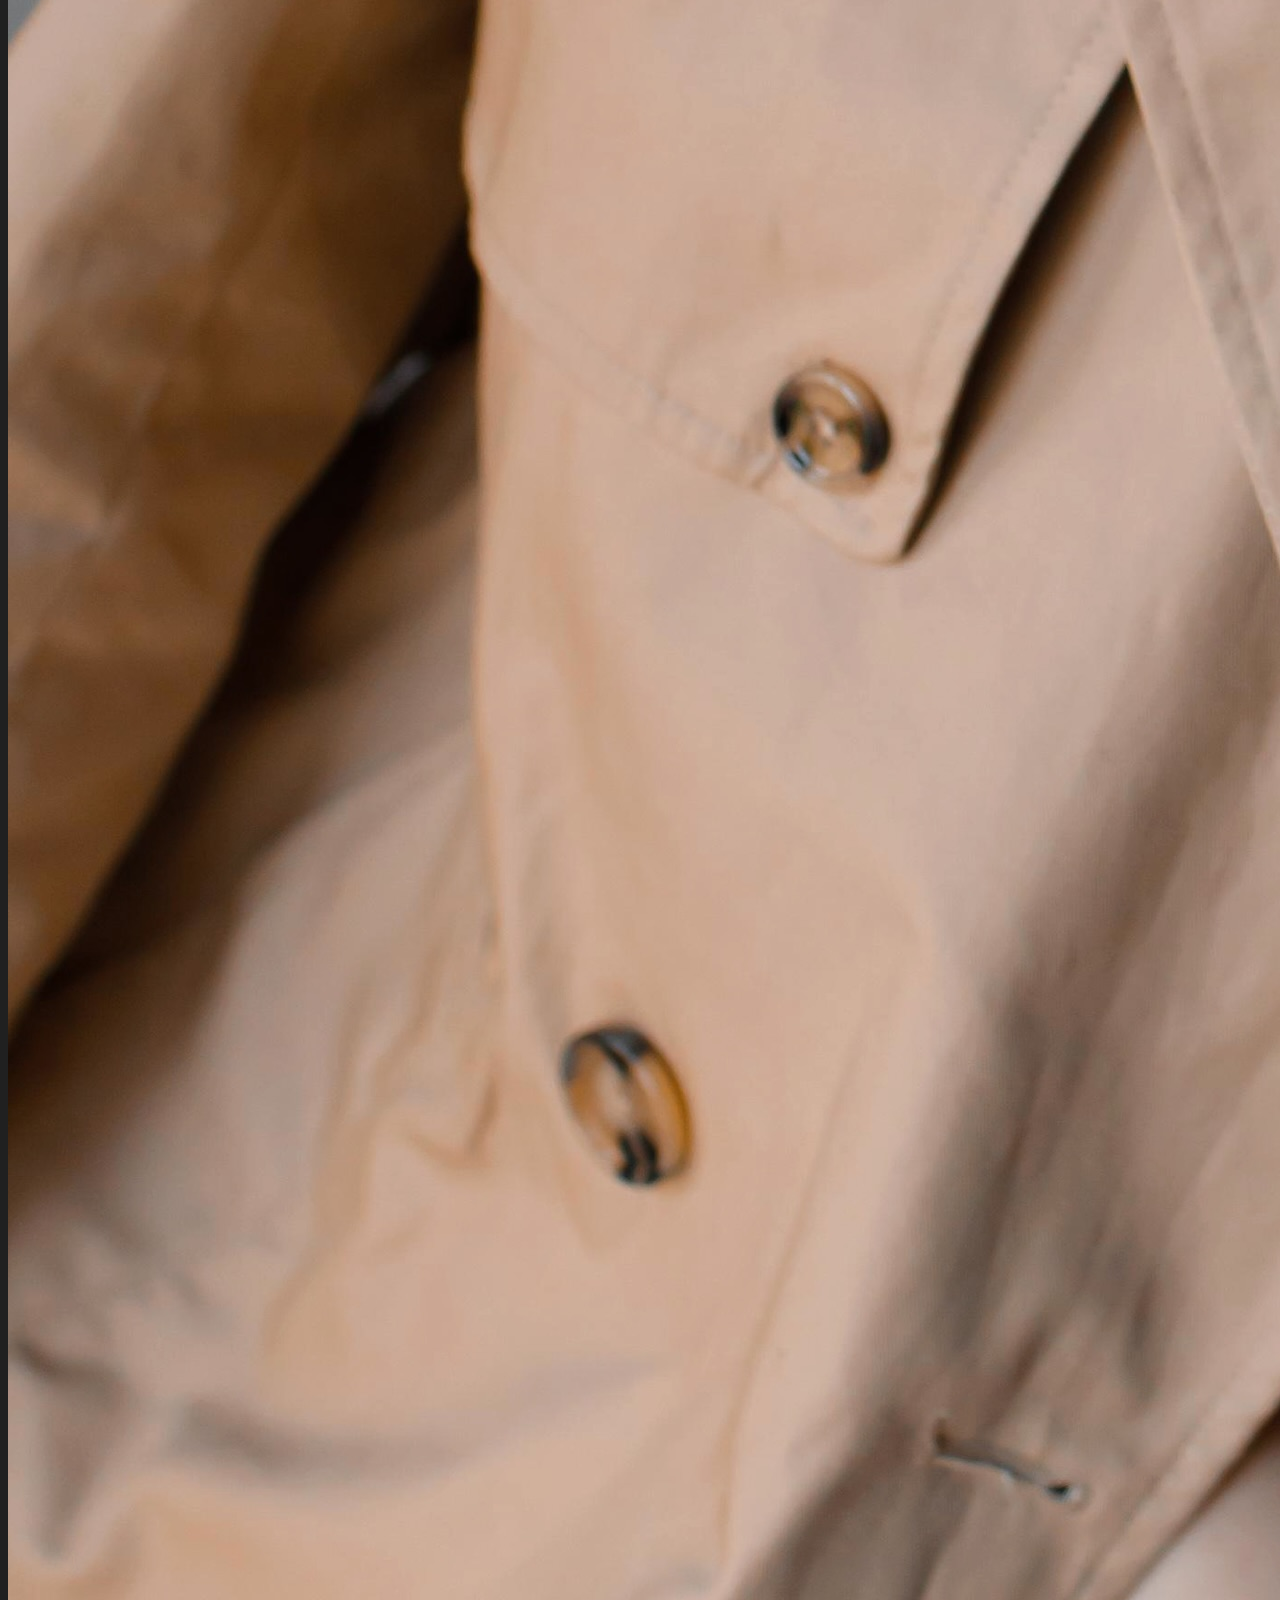
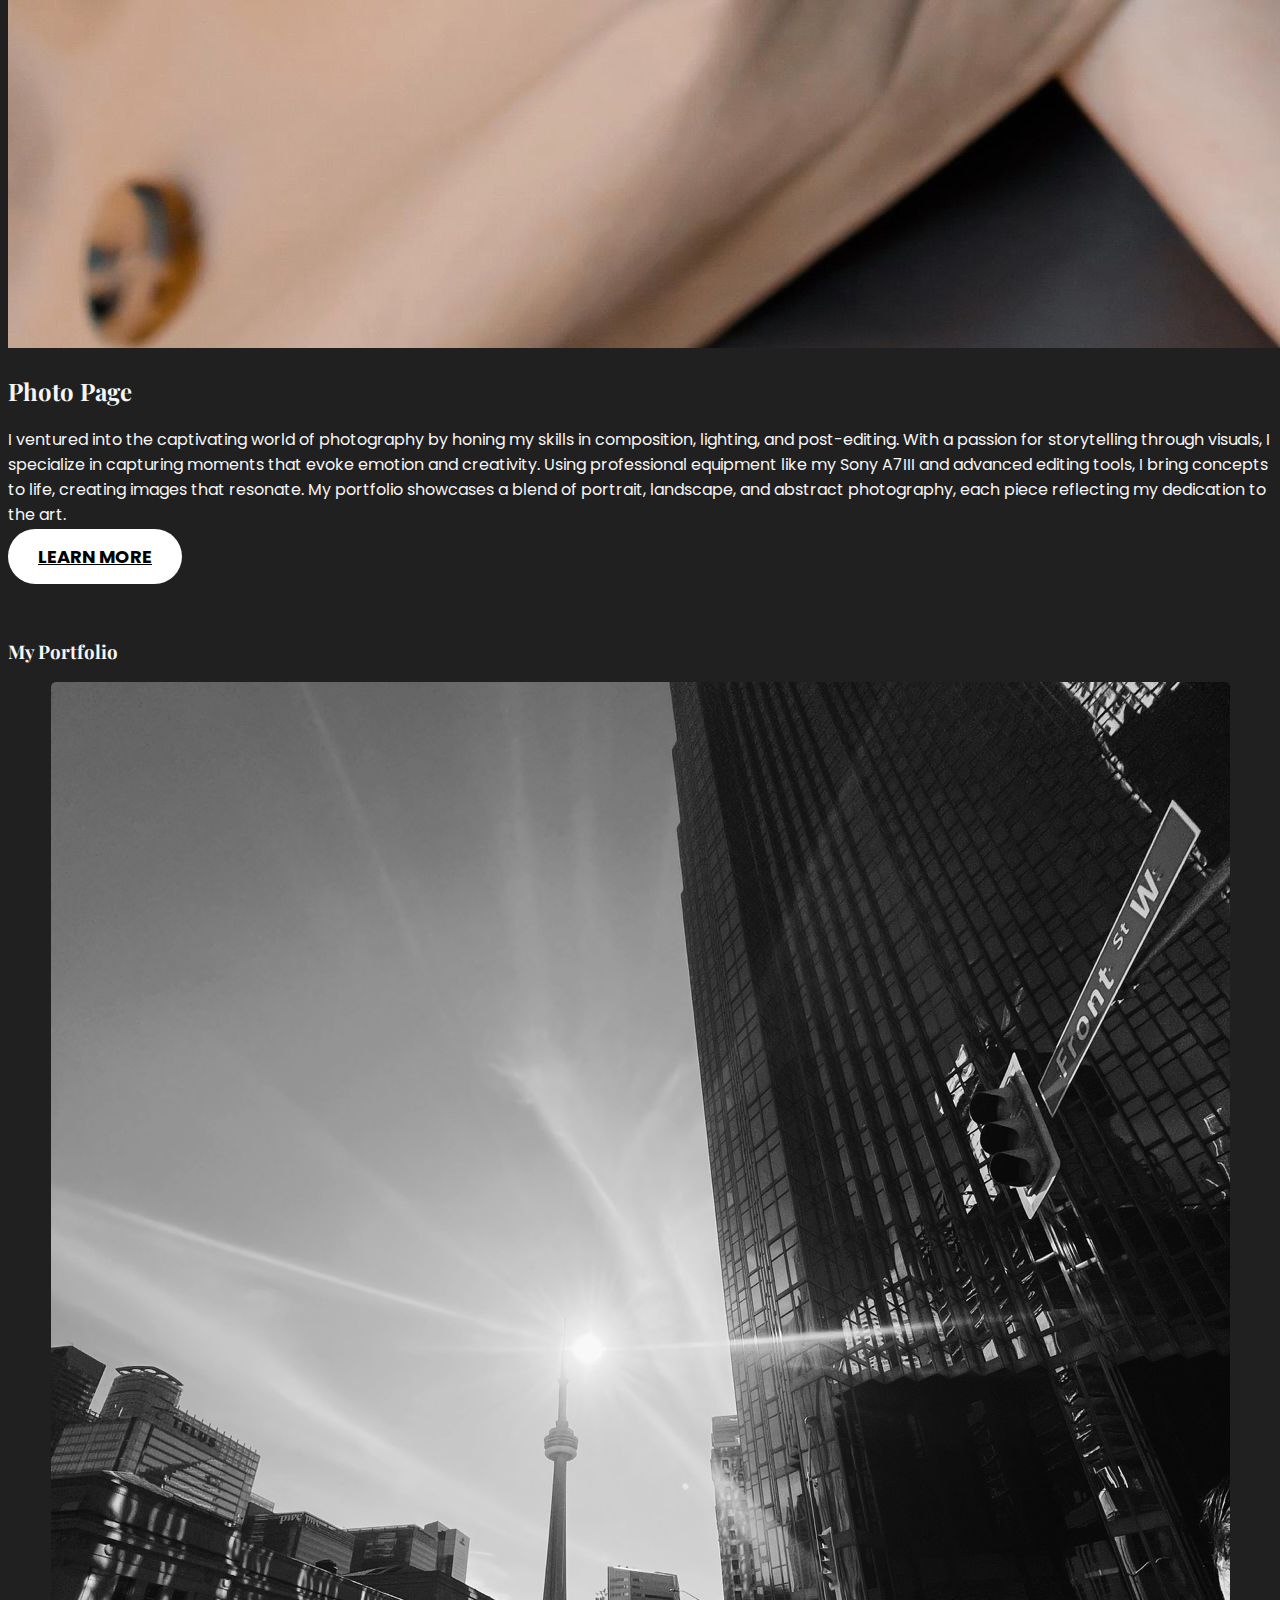
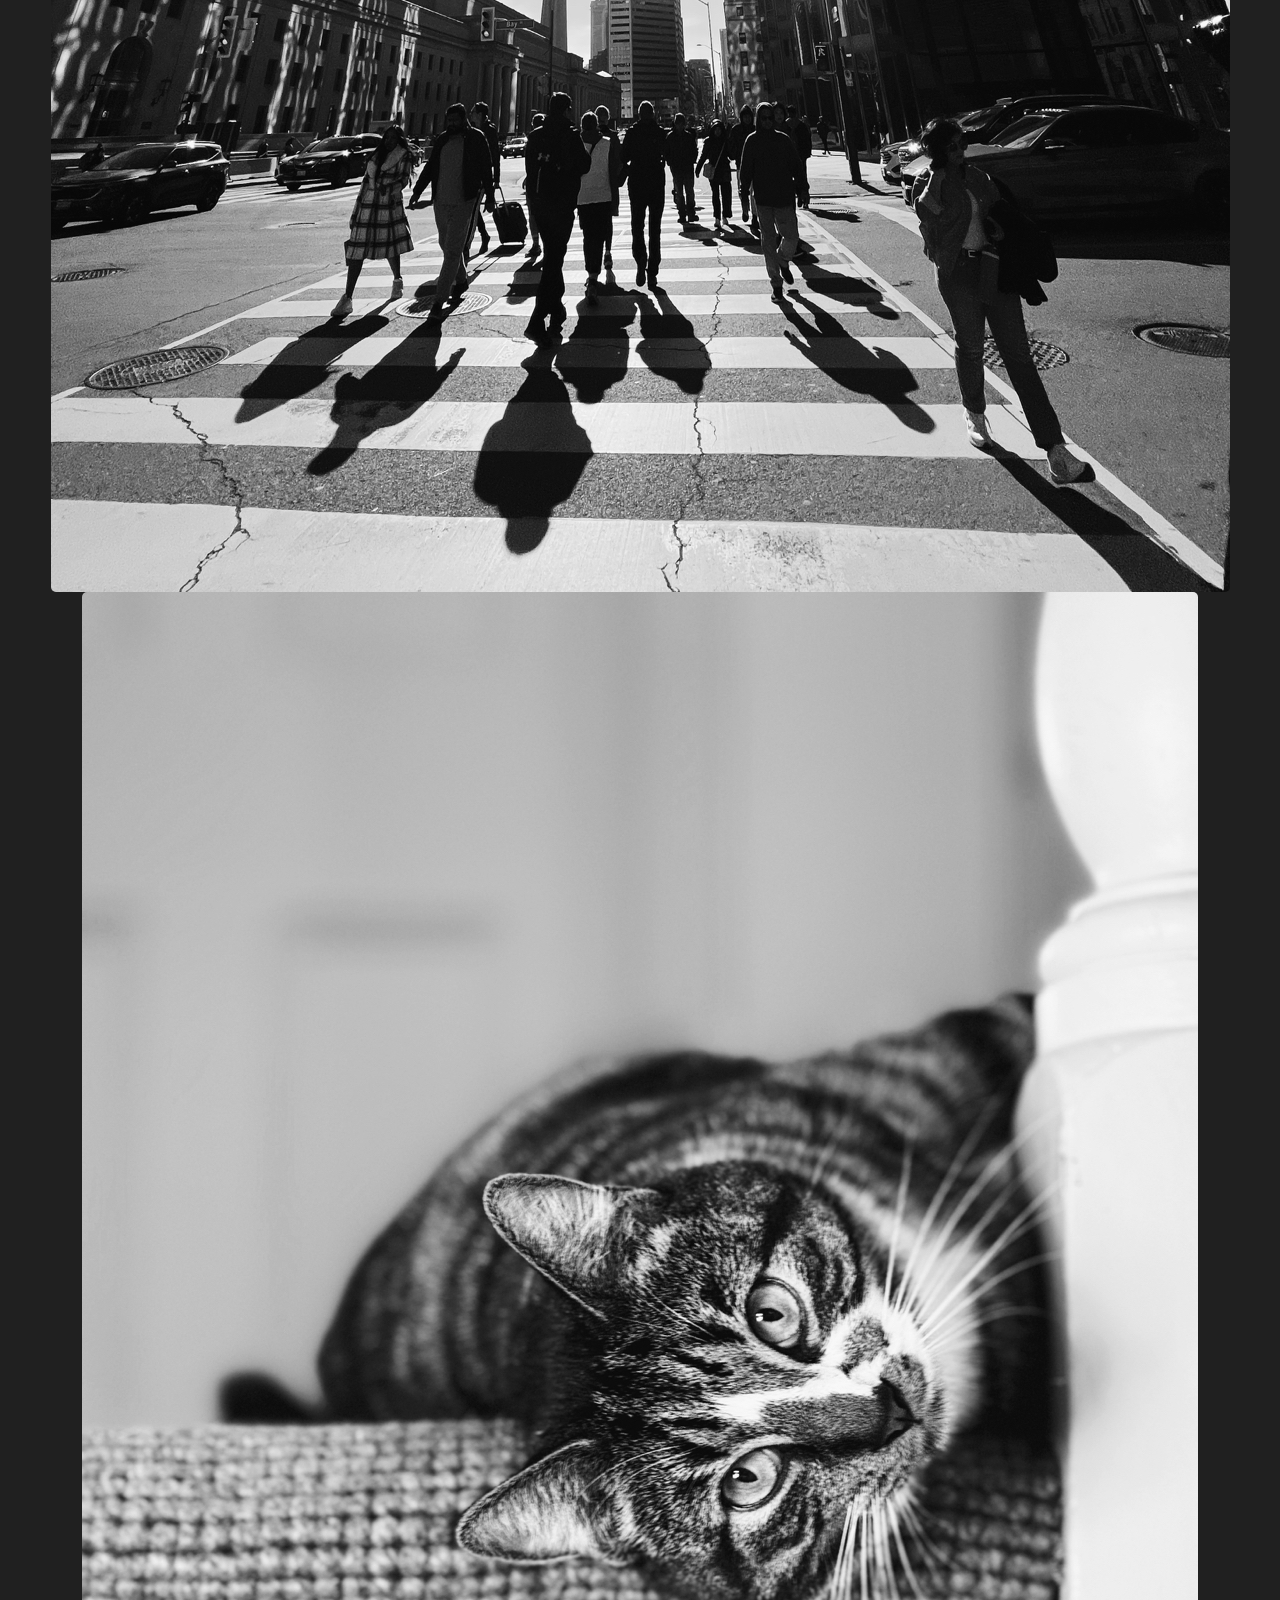
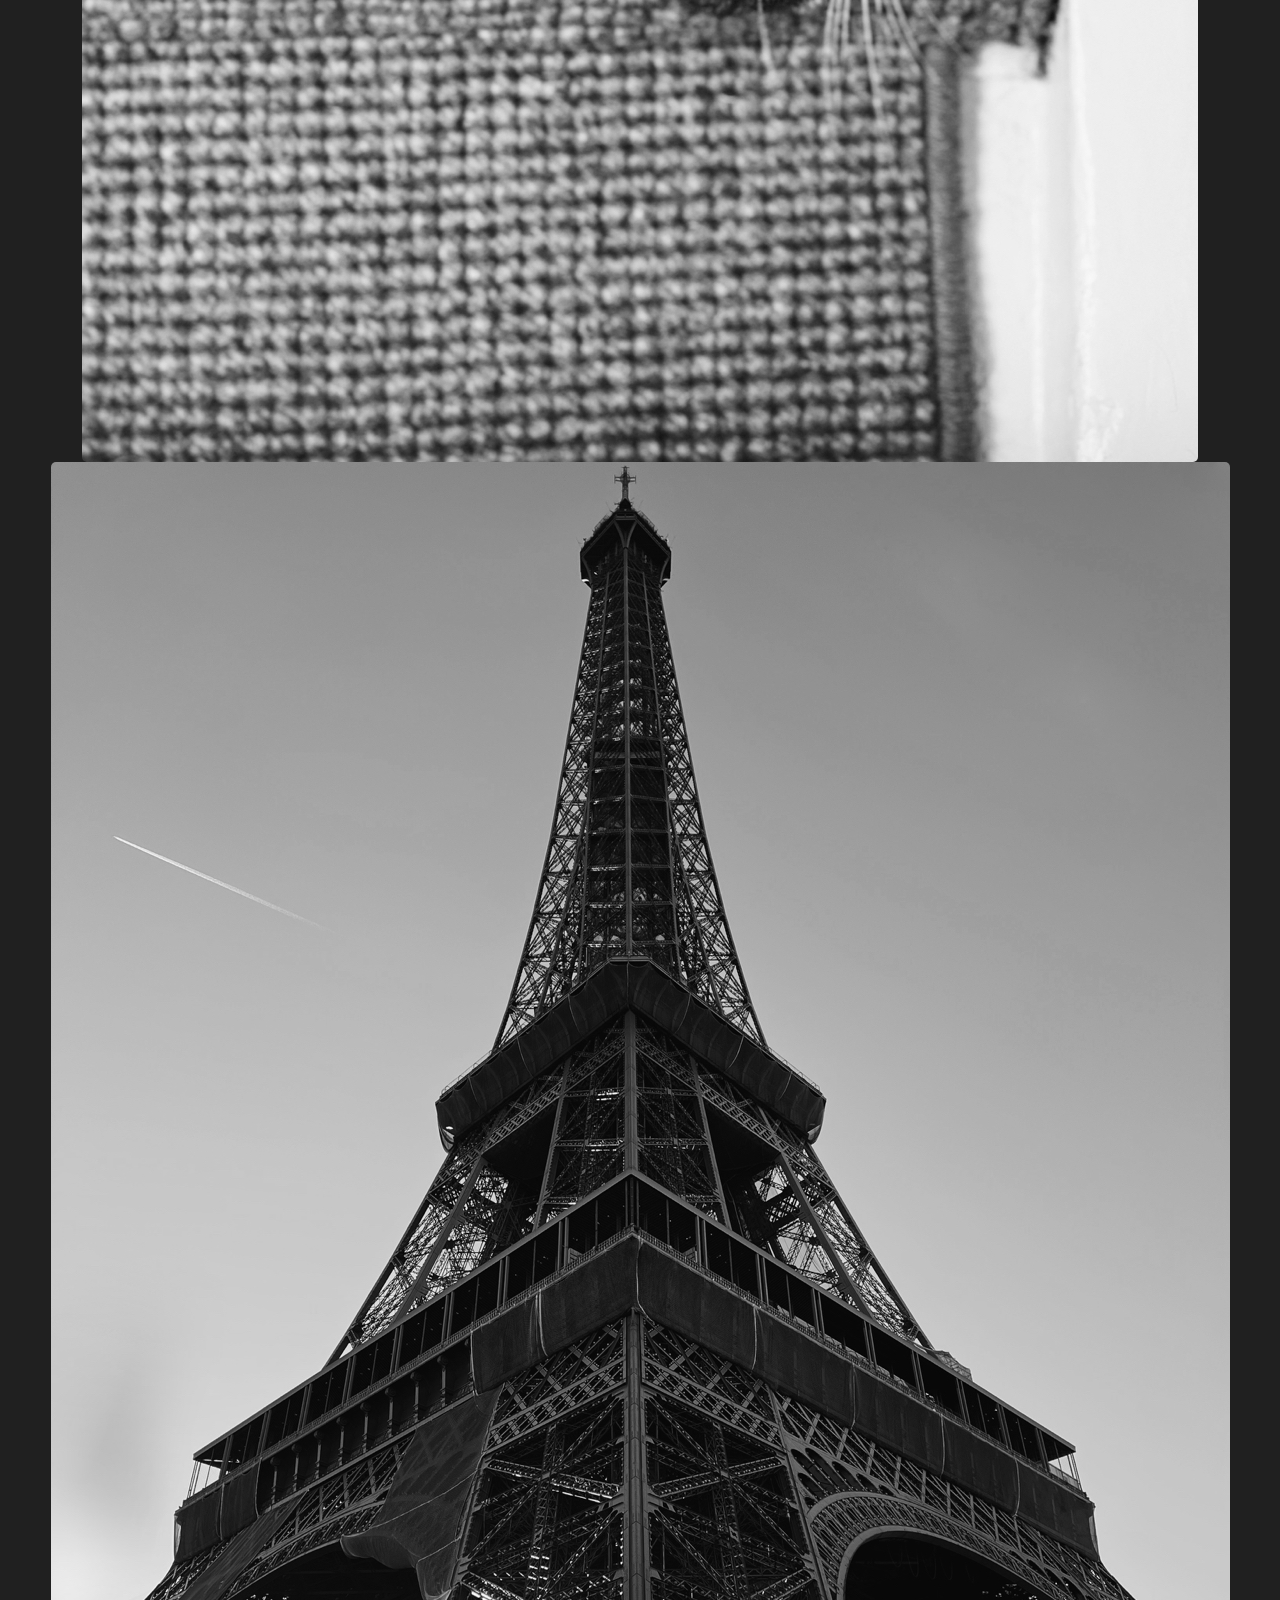
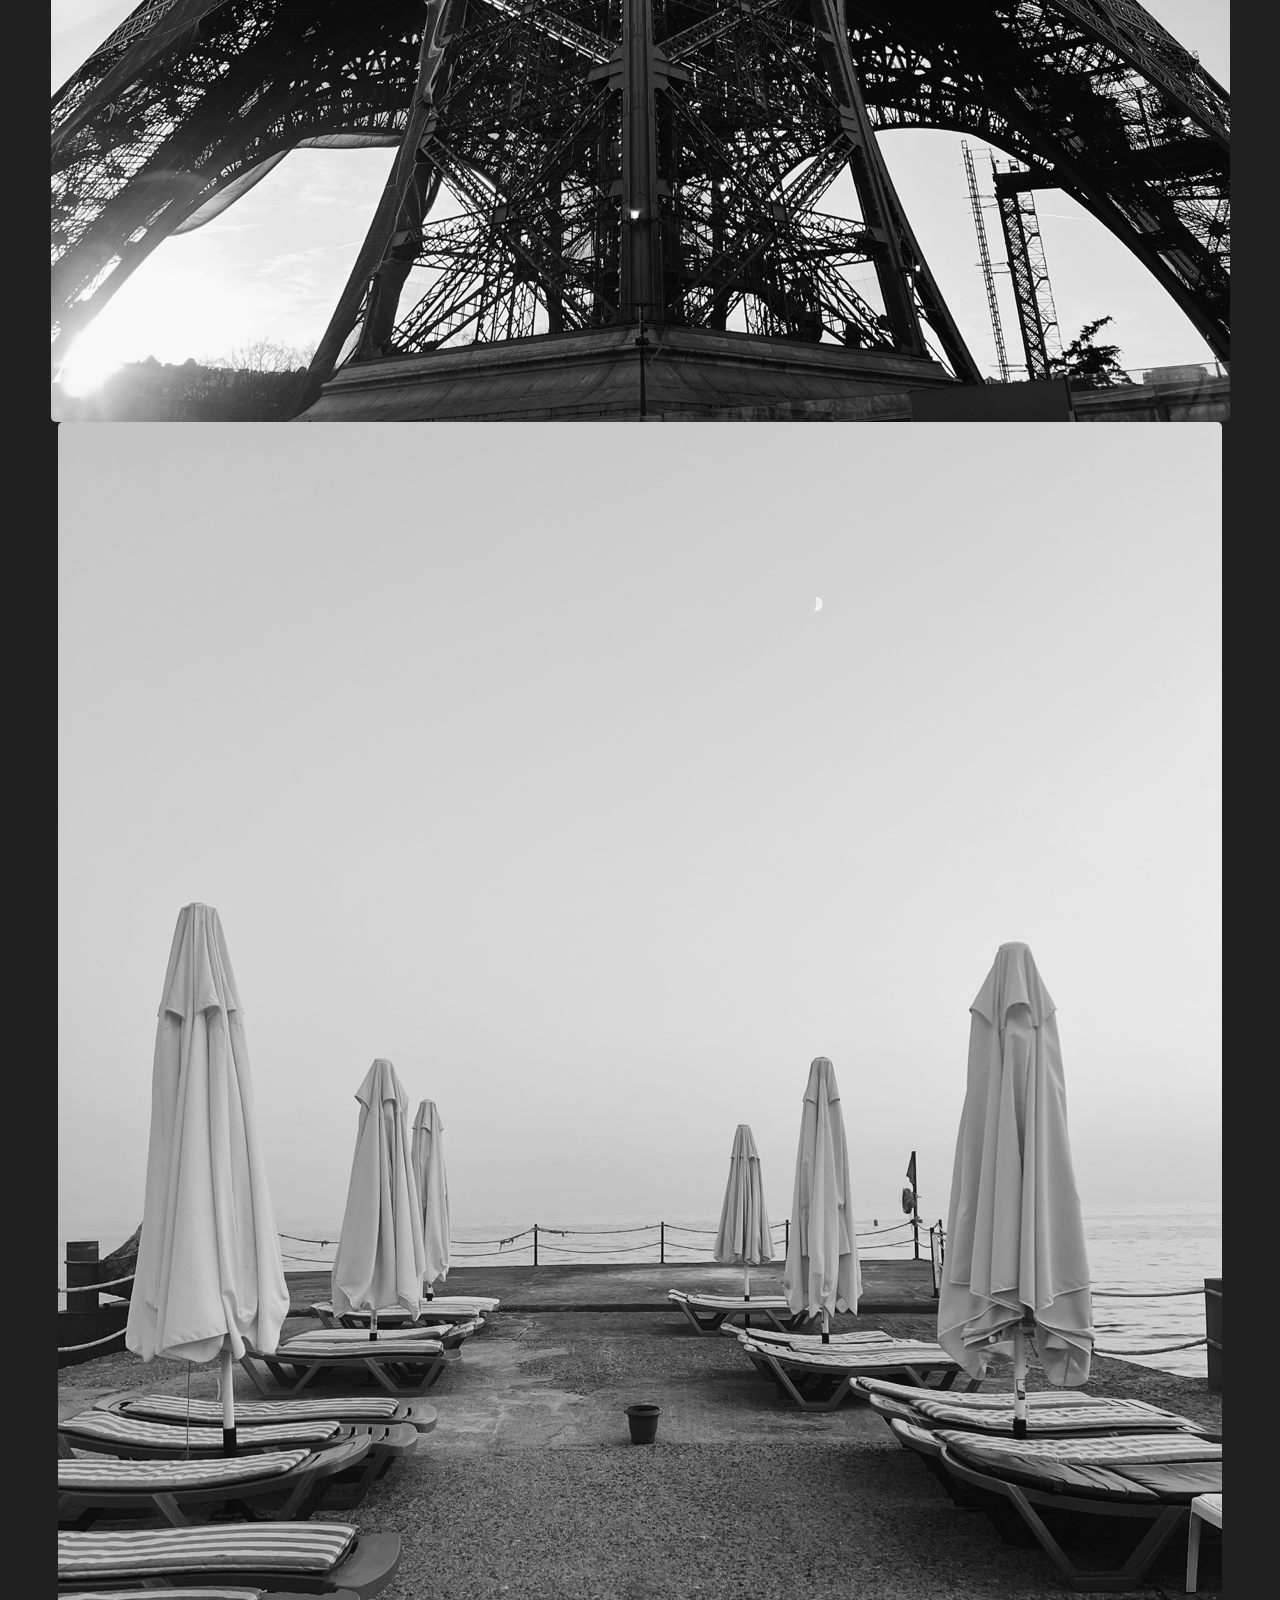
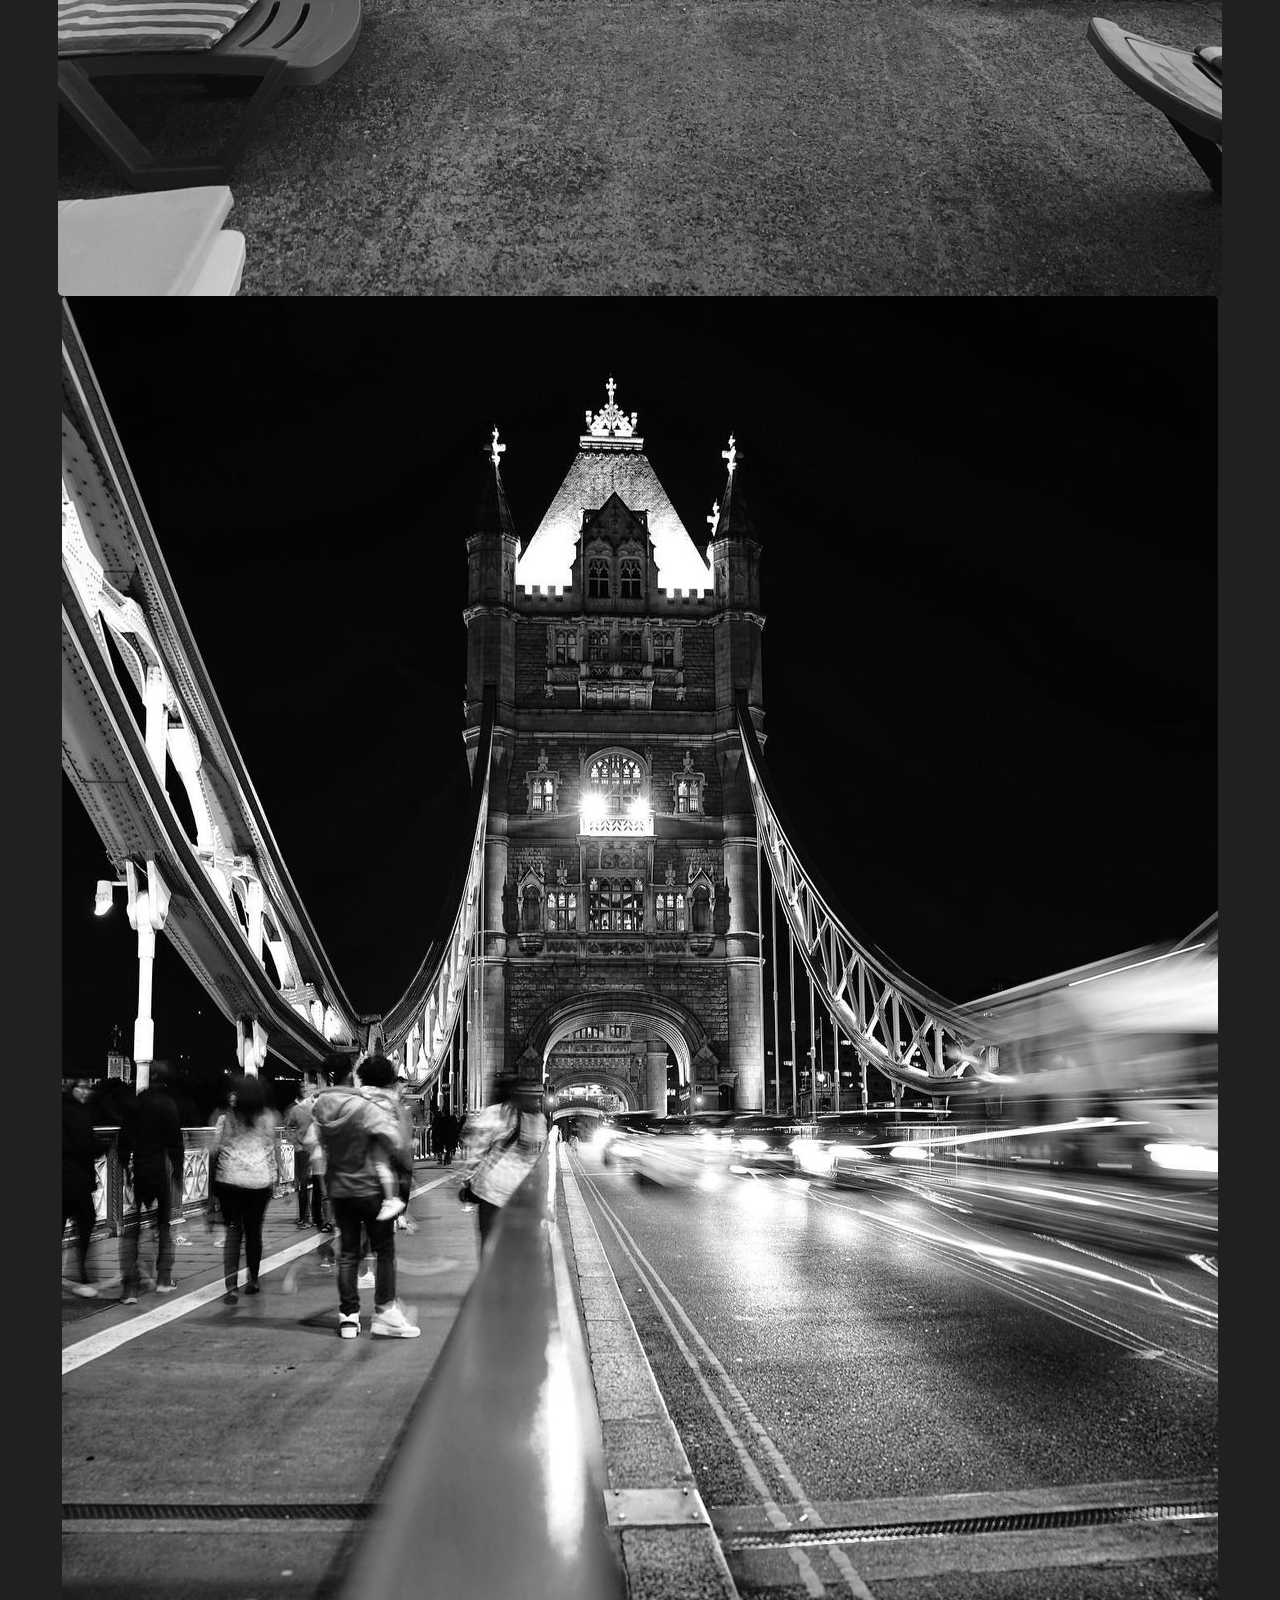
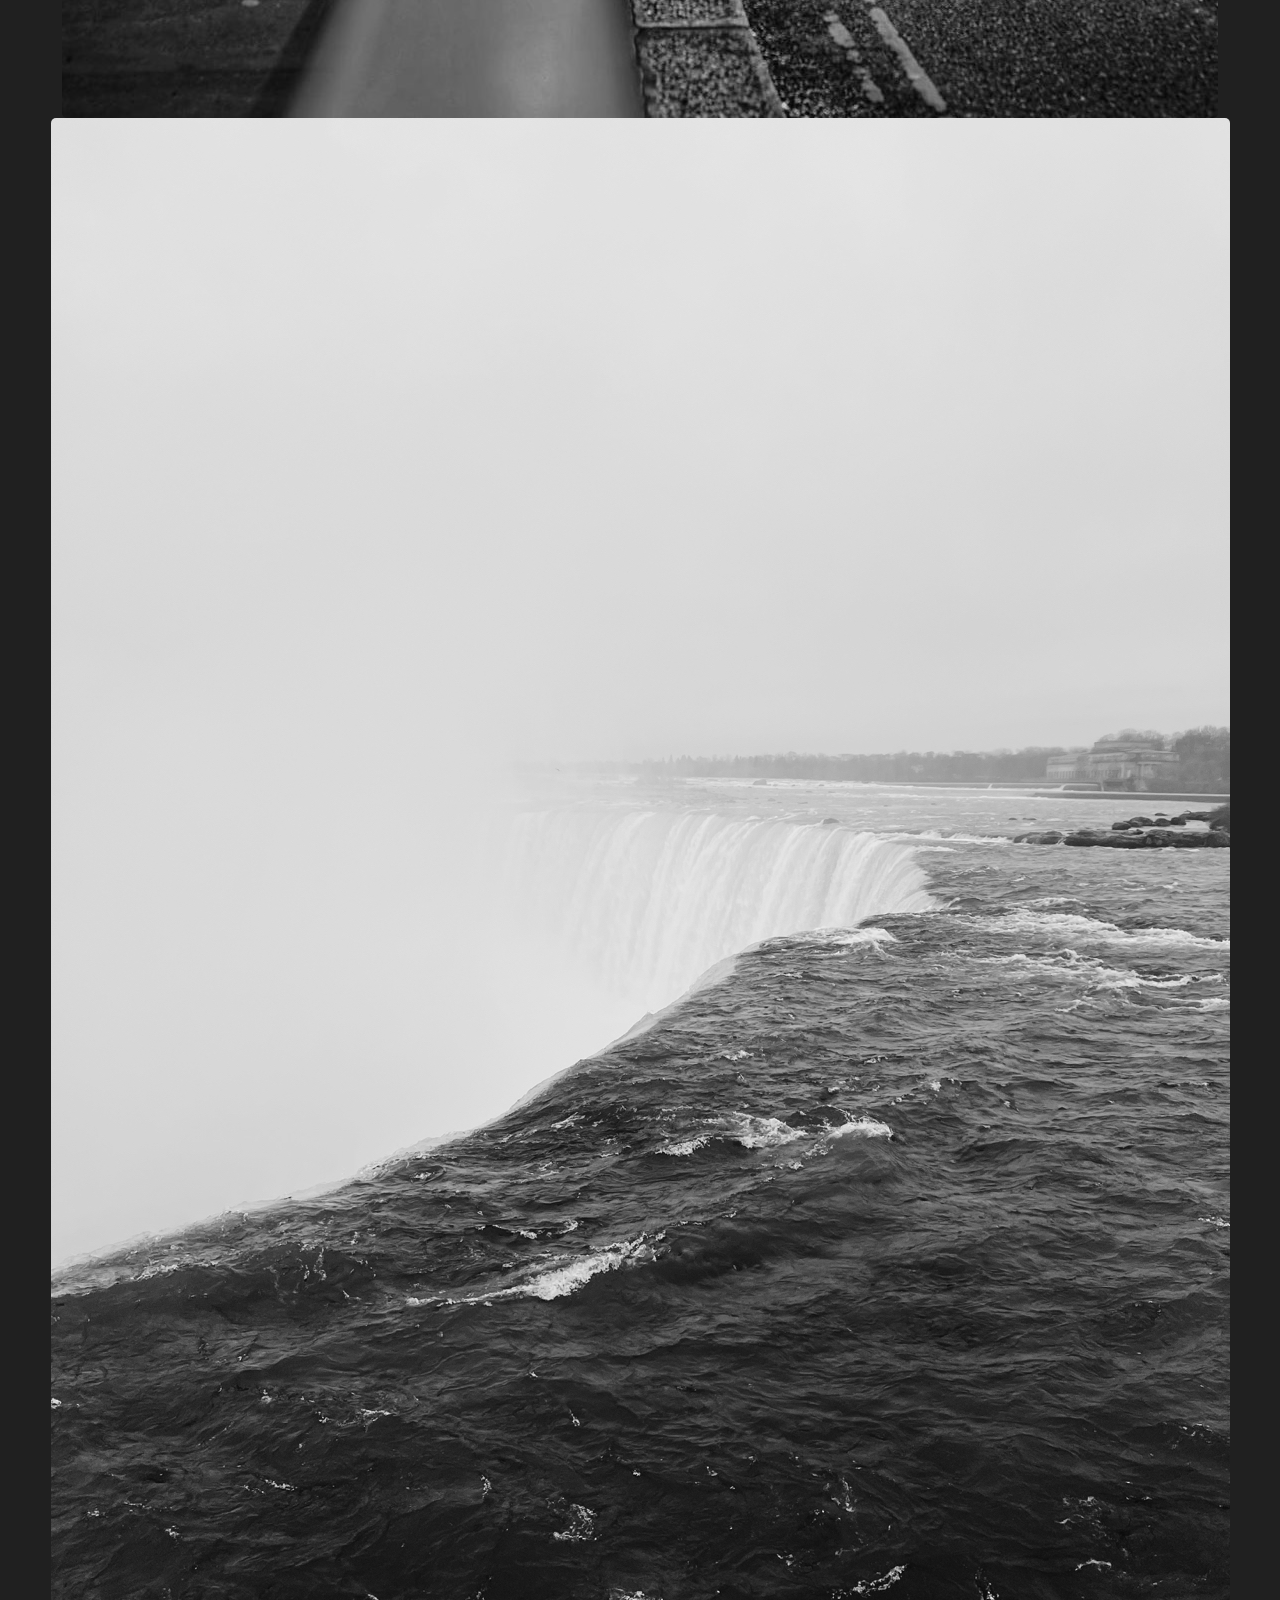
==== commit 71ea1c0a: "renamed work to gallery" ====
--- a/index.html
+++ b/index.html
@@ -24,7 +24,7 @@
    
     <nav class="navbar navbar-expand-lg navbar-dark bg-dark fixed-top">
       <div class="container">
-        <a class="navbar-brand" href="index.html"><strong>IRR.ENN Photography</strong></a>
+        <a class="navbar-brand" href="index.html">flashbacks.studio</strong></a>
         <button class="navbar-toggler" type="button" data-bs-toggle="collapse" data-bs-target="#navbarNav" aria-controls="navbarNav" aria-expanded="false" aria-label="Toggle navigation">
           <span class="navbar-toggler-icon"></span>
         </button>
@@ -32,7 +32,7 @@
           <ul class="navbar-nav">
             <li class="nav-item"><a class="nav-link" href="index.html">Home</a></li>
             <li class="nav-item"><a class="nav-link" href="about.html">About</a></li>
-            <li class="nav-item"><a class="nav-link" href="work.html">Work</a></li>
+            <li class="nav-item"><a class="nav-link" href="gallery.html">Gallery</a></li>
             <li class="nav-item"><a class="nav-link" href="contact.html">Contact</a></li>
           </ul>
         </div>
@@ -77,6 +77,11 @@
         <div class="container">
       
           <h3 class="text-center mb-5">My Portfolio</h3>
+       
+              <div class="row">
+                <!-- Portfolio Item 1 -->
+                
+                </div>
           <div class="row">
             <!-- Portfolio Item 1 -->
             <div class="col-md-4 mb-4">
@@ -189,34 +194,48 @@
         <img src="images/julian4.jpeg" class="img-fluid" alt="Portfolio Item 9" />   
   </div>
   </div>
+  
   <div class="col-md-4 mb-4">
     <div class="portfolio-item">
-      <img src="images/julian3.jpeg" class="img-fluid" alt="Portfolio Item 9" />   
-</div>
-</div>
+      <img src="images/julian2.jpeg" class="img-fluid" alt="Portfolio Item 9" />   
+</div>
+</div>
+<div class="col-md-4 mb-4">
+  <div class="portfolio-item">
+    <img src="images/olenka.jpeg" class="img-fluid" alt="Portfolio Item 9" />   
+</div>
+</div>
+<div class="col-md-4 mb-4">
+<div class="portfolio-item">
+  <img src="images/olenka1.jpeg" class="img-fluid" alt="Portfolio Item 9" />   
+</div>
+</div>
+<div class="col-md-4 mb-4">
+<div class="portfolio-item">
+  <img src="images/olenka2.jpeg" class="img-fluid" alt="Portfolio Item 9" />   
+</div>
+</div>
+
             <!-- Add more portfolio items as needed -->
           </div>
         </div>
       </section>
       
-      <footer class="footer bg-dark text-white">
-        <div class="container-fluid d-flex justify-content-between align-items-center py-3">
-          <!-- Left: Brand -->
-          <h3 class="footer-logo mb-0">IRR.ENN Photography</h3>
-      
-          <!-- Center: Social Media Links -->
-          <div class="social-links">
-            <a href="https://github.com/IrynaKhandoniak" target="_blank" class="text-white me-3" title="GitHub"><i class="fab fa-github"></i></a>
-            <a href="https://www.instagram.com/irakhnk" target="_blank" class="text-white me-3" title="Instagram"><i class="fab fa-instagram"></i></a>
+      <footer class="footer py-4 bg-dark text-white">
+        <div class="container text-center">
+          <h3 class="footer-logo">IRR.ENN Photography</h3>
+          <div class="social-links d-flex justify-content-center my-3">
+            <a href="https://github.com/IrynaKhandoniak" target="_blank" class="me-3 text-white" title="GitHub"><i class="fab fa-github"></i></a>
+            <a href="https://www.instagram.com/irakhnk" target="_blank" class="me-3 text-white" title="Instagram"><i class="fab fa-instagram"></i></a>
             <a href="https://www.linkedin.com/in/irynakhandoniak/" target="_blank" class="text-white" title="LinkedIn"><i class="fab fa-linkedin"></i></a>
           </div>
-      
-          <!-- Right: Copyright -->
-          <p class="mb-0">&copy; 2024 IRR.ENN Photography. All rights reserved.</p>
+          <p class="footer-rights">&copy; 2024 IRR.ENN Photography. All rights reserved.</p>
+         
         </div>
       </footer>
-      
+  
       <!-- Bootstrap Bundle with Popper -->
       <script src="https://cdn.jsdelivr.net/npm/bootstrap@5.0.0-beta2/dist/js/bootstrap.bundle.min.js"></script>
     </body>
-  </html>+  </html>
+  